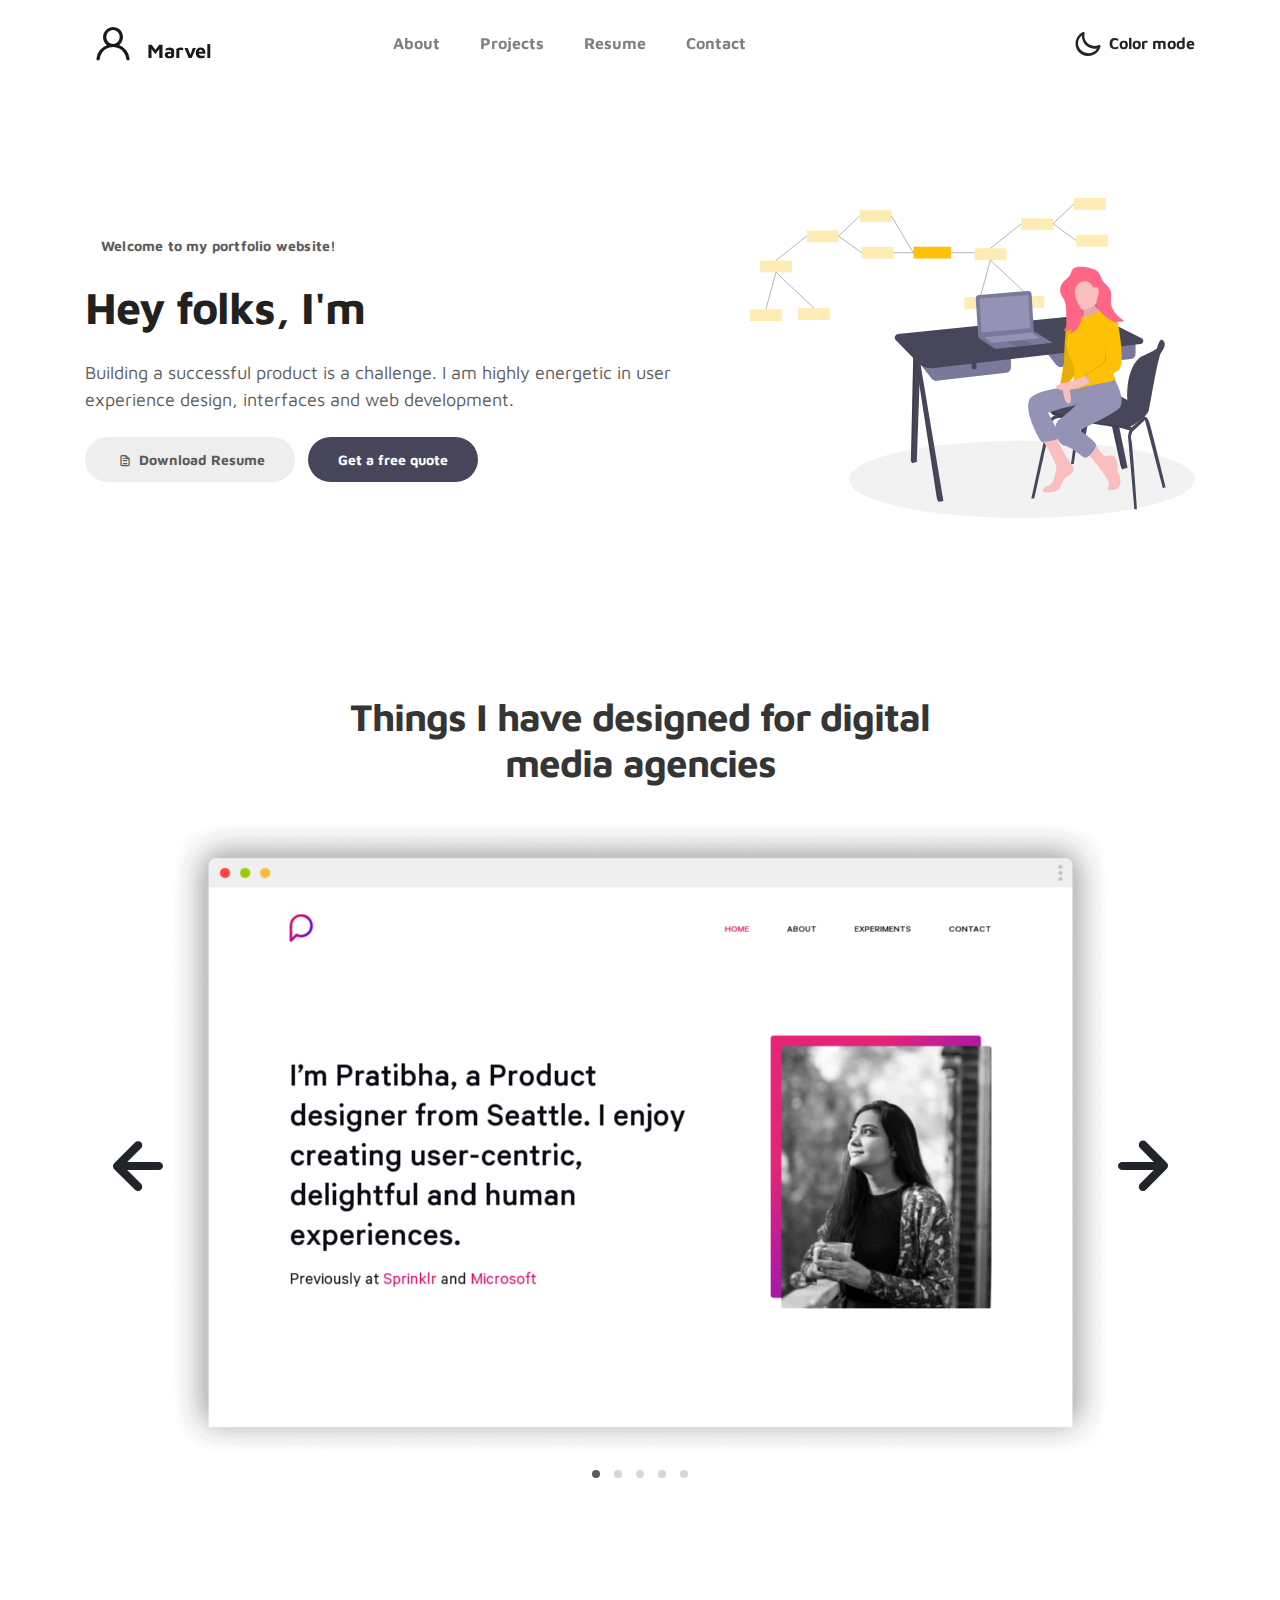
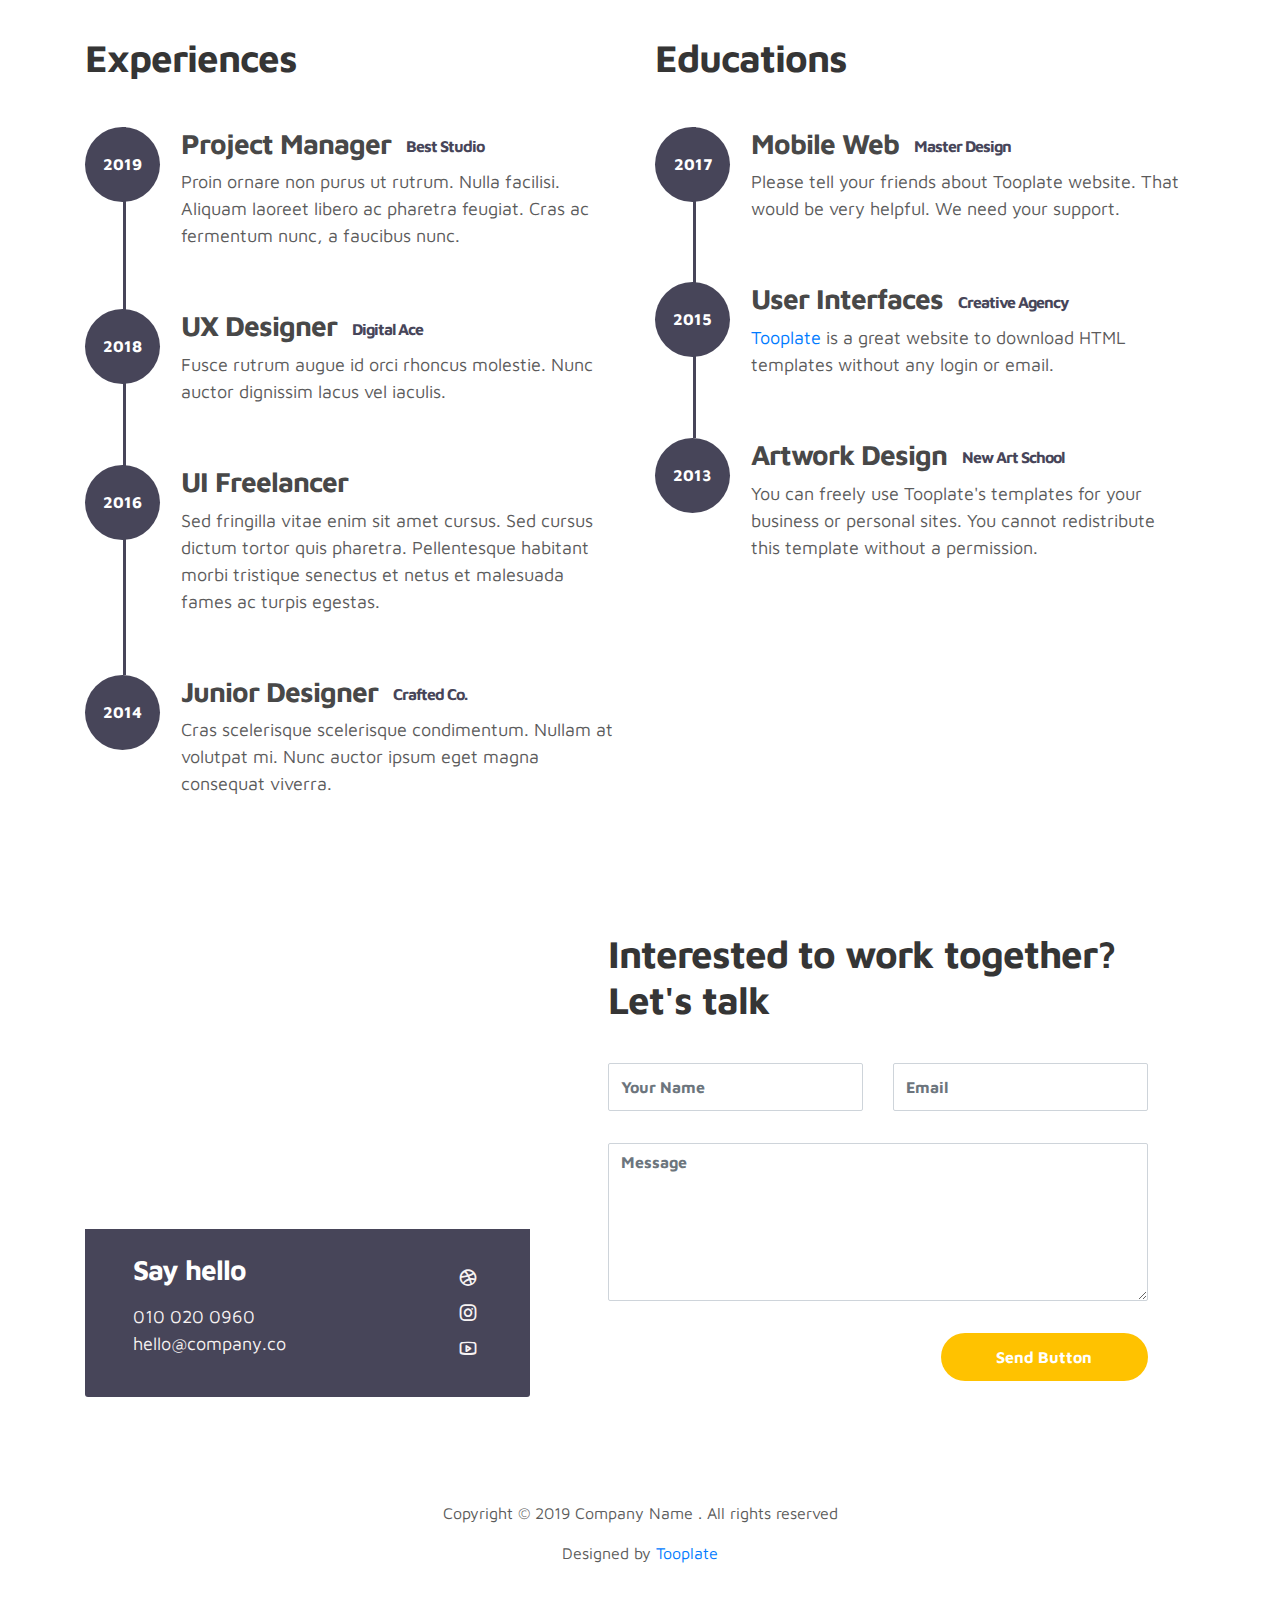
==== Portfolio/index.html @ ee3158c7 "all files" ====
<!doctype html>
<html lang="en">
  <head>
    <meta charset="utf-8">
    <meta name="viewport" content="width=device-width, initial-scale=1, shrink-to-fit=no">
    <meta name="description" content="">
    <meta name="author" content="">

    <title>Marvel HTML Bootstrap 4 Template</title>

    <link rel="stylesheet" href="css/bootstrap.min.css">
    <link rel="stylesheet" href="css/unicons.css">
    <link rel="stylesheet" href="css/owl.carousel.min.css">
    <link rel="stylesheet" href="css/owl.theme.default.min.css">

    <!-- MAIN STYLE -->
    <link rel="stylesheet" href="css/tooplate-style.css">
    
<!--

Tooplate 2115 Marvel

https://www.tooplate.com/view/2115-marvel

-->
  </head>
  <body>

    <!-- MENU -->
    <nav class="navbar navbar-expand-sm navbar-light">
        <div class="container">
            <a class="navbar-brand" href="index.html"><i class='uil uil-user'></i> Marvel</a>

            <button class="navbar-toggler" type="button" data-toggle="collapse" data-target="#navbarNav" aria-controls="navbarNav" aria-expanded="false"
                aria-label="Toggle navigation">
                <span class="navbar-toggler-icon"></span>
                <span class="navbar-toggler-icon"></span>
                <span class="navbar-toggler-icon"></span>
            </button>

            <div class="collapse navbar-collapse" id="navbarNav">
                <ul class="navbar-nav mx-auto">
                    <li class="nav-item">
                        <a href="#about" class="nav-link"><span data-hover="About">About</span></a>
                    </li>
                    <li class="nav-item">
                        <a href="#project" class="nav-link"><span data-hover="Projects">Projects</span></a>
                    </li>
                    <li class="nav-item">
                        <a href="#resume" class="nav-link"><span data-hover="Resume">Resume</span></a>
                    </li>
                    <li class="nav-item">
                        <a href="#contact" class="nav-link"><span data-hover="Contact">Contact</span></a>
                    </li>
                </ul>

                <ul class="navbar-nav ml-lg-auto">
                    <div class="ml-lg-4">
                      <div class="color-mode d-lg-flex justify-content-center align-items-center">
                        <i class="color-mode-icon"></i>
                        Color mode
                      </div>
                    </div>
                </ul>
            </div>
        </div>
    </nav>

    <!-- ABOUT -->
    <section class="about full-screen d-lg-flex justify-content-center align-items-center" id="about">
        <div class="container">
            <div class="row">
                
                <div class="col-lg-7 col-md-12 col-12 d-flex align-items-center">
                    <div class="about-text">
                        <small class="small-text">Welcome to <span class="mobile-block">my portfolio website!</span></small>
                        <h1 class="animated animated-text">
                            <span class="mr-2">Hey folks, I'm</span>
                                <div class="animated-info">
                                    <span class="animated-item">Marvel Sann</span>
                                    <span class="animated-item">Web Designer</span>
                                    <span class="animated-item">UI Specialist</span>
                                </div>
                        </h1>

                        <p>Building a successful product is a challenge. I am highly energetic in user experience design, interfaces and web development.</p>
                        
                        <div class="custom-btn-group mt-4">
                          <a href="#" class="btn mr-lg-2 custom-btn"><i class='uil uil-file-alt'></i> Download Resume</a>
                          <a href="#contact" class="btn custom-btn custom-btn-bg custom-btn-link">Get a free quote</a>
                        </div>
                    </div>
                </div>

                <div class="col-lg-5 col-md-12 col-12">
                    <div class="about-image svg">
                        <img src="images/undraw/undraw_software_engineer_lvl5.svg" class="img-fluid" alt="svg image">
                    </div>
                </div>

            </div>
        </div>
    </section>

    <!-- PROJECTS -->
    <section class="project py-5" id="project">
        <div class="container">
                
                <div class="row">
                  <div class="col-lg-11 text-center mx-auto col-12">

                      <div class="col-lg-8 mx-auto">
                        <h2>Things I have designed for digital media agencies</h2>
                      </div>

                      <div class="owl-carousel owl-theme">
                        <div class="item">
                          <div class="project-info">
                            <img src="images/project/project-image01.png" class="img-fluid" alt="project image">
                          </div>
                        </div>

                        <div class="item">
                          <div class="project-info">
                            <img src="images/project/project-image02.png" class="img-fluid" alt="project image">
                          </div>
                        </div>

                        <div class="item">
                          <div class="project-info">
                            <img src="images/project/project-image03.png" class="img-fluid" alt="project image">
                          </div>
                        </div>

                        <div class="item">
                          <div class="project-info">
                            <img src="images/project/project-image04.png" class="img-fluid" alt="project image">
                          </div>
                        </div>

                        <div class="item">
                          <div class="project-info">
                            <img src="images/project/project-image05.png" class="img-fluid" alt="project image">
                          </div>
                        </div>
                      </div>

                  </div>
                </div>
        </div>
    </section>

    <!-- FEATURES -->
    <section class="resume py-5 d-lg-flex justify-content-center align-items-center" id="resume">
        <div class="container">
            <div class="row">

                <div class="col-lg-6 col-12">
                  <h2 class="mb-4">Experiences</h2>

                    <div class="timeline">
                        <div class="timeline-wrapper">
                             <div class="timeline-yr">
                                  <span>2019</span>
                             </div>
                             <div class="timeline-info">
                                  <h3><span>Project Manager</span><small>Best Studio</small></h3>
                                  <p>Proin ornare non purus ut rutrum. Nulla facilisi. Aliquam laoreet libero ac pharetra feugiat. Cras ac fermentum nunc, a faucibus nunc.</p>
                             </div>
                        </div>

                        <div class="timeline-wrapper">
                            <div class="timeline-yr">
                                <span>2018</span>
                            </div>
                            <div class="timeline-info">
                                <h3><span>UX Designer</span><small>Digital Ace</small></h3>
                                <p>Fusce rutrum augue id orci rhoncus molestie. Nunc auctor dignissim lacus vel iaculis.</p>
                            </div>
                        </div>

                        <div class="timeline-wrapper">
                            <div class="timeline-yr">
                                <span>2016</span>
                            </div>
                            <div class="timeline-info">
                                <h3><span>UI Freelancer</h3>
                                <p>Sed fringilla vitae enim sit amet cursus. Sed cursus dictum tortor quis pharetra. Pellentesque habitant morbi tristique senectus et netus et malesuada fames ac turpis egestas.</p>
                            </div>
                        </div>
                        
                        <div class="timeline-wrapper">
                            <div class="timeline-yr">
                                <span>2014</span>
                            </div>
                            <div class="timeline-info">
                                <h3><span>Junior Designer<small>Crafted Co.</small></h3>
                                <p>Cras scelerisque scelerisque condimentum. Nullam at volutpat mi. Nunc auctor ipsum eget magna consequat viverra.</p>
                            </div>
                        </div>

                    </div>
                </div>

                <div class="col-lg-6 col-12">
                  <h2 class="mb-4 mobile-mt-2">Educations</h2>

                    <div class="timeline">
                        <div class="timeline-wrapper">
                             <div class="timeline-yr">
                                  <span>2017</span>
                             </div>
                             <div class="timeline-info">
                                  <h3><span>Mobile Web</span><small>Master Design</small></h3>
                                  <p>Please tell your friends about Tooplate website. That would be very helpful. We need your support.</p>
                             </div>
                        </div>

                        <div class="timeline-wrapper">
                            <div class="timeline-yr">
                                <span>2015</span>
                            </div>
                            <div class="timeline-info">
                                <h3><span>User Interfaces</span><small>Creative Agency</small></h3>
                                <p><a rel="nofollow" href="https://www.facebook.com/tooplate">Tooplate</a> is a great website to download HTML templates without any login or email.</p>
                            </div>
                        </div>
                        
                        <div class="timeline-wrapper">
                            <div class="timeline-yr">
                                <span>2013</span>
                            </div>
                            <div class="timeline-info">
                                <h3><span>Artwork Design</span><small>New Art School</small></h3>
                                <p>You can freely use Tooplate's templates for your business or personal sites. You cannot redistribute this template without a permission.</p>
                            </div>
                        </div>

                    </div>
                </div>
                
            </div>
        </div>
    </section>

    <!-- CONTACT -->
    <section class="contact py-5" id="contact">
      <div class="container">
        <div class="row">
          
          <div class="col-lg-5 mr-lg-5 col-12">
            <div class="google-map w-100">
              <iframe src="https://www.google.com/maps/embed?pb=!1m18!1m12!1m3!1d12088.558402180099!2d-73.99373482142036!3d40.75895421922642!2m3!1f0!2f0!3f0!3m2!1i1024!2i768!4f13.1!3m3!1m2!1s0x89c25855b8fb3083%3A0xa0f9aef176042a5c!2sTheater+District%2C+New+York%2C+NY%2C+USA!5e0!3m2!1sen!2smm!4v1549875377188" width="400" height="300" frameborder="0" style="border:0" allowfullscreen></iframe>
            </div>

            <div class="contact-info d-flex justify-content-between align-items-center py-4 px-lg-5">
                <div class="contact-info-item">
                  <h3 class="mb-3 text-white">Say hello</h3>
                  <p class="footer-text mb-0">010 020 0960</p>
                  <p><a href="mailto:hello@company.co">hello@company.co</a></p>
                </div>

                <ul class="social-links">
                     <li><a href="#" class="uil uil-dribbble" data-toggle="tooltip" data-placement="left" title="Dribbble"></a></li>
                     <li><a href="#" class="uil uil-instagram" data-toggle="tooltip" data-placement="left" title="Instagram"></a></li>
                     <li><a href="#" class="uil uil-youtube" data-toggle="tooltip" data-placement="left" title="Youtube"></a></li>
                </ul>
            </div>
          </div>

          <div class="col-lg-6 col-12">
            <div class="contact-form">
              <h2 class="mb-4">Interested to work together? Let's talk</h2>

              <form action="" method="get">
                <div class="row">
                  <div class="col-lg-6 col-12">
                    <input type="text" class="form-control" name="name" placeholder="Your Name" id="name">
                  </div>

                  <div class="col-lg-6 col-12">
                    <input type="email" class="form-control" name="email" placeholder="Email" id="email">
                  </div>

                  <div class="col-12">
                    <textarea name="message" rows="6" class="form-control" id="message" placeholder="Message"></textarea>
                  </div>

                  <div class="ml-lg-auto col-lg-5 col-12">
                    <input type="submit" class="form-control submit-btn" value="Send Button">
                  </div>
                </div>
              </form>
            </div>
          </div>

        </div>
      </div>
    </section>

    <!-- FOOTER -->
     <footer class="footer py-5">
          <div class="container">
               <div class="row">

                    <div class="col-lg-12 col-12">                                
                        <p class="copyright-text text-center">Copyright &copy; 2019 Company Name . All rights reserved</p>
                        <p class="copyright-text text-center">Designed by <a rel="nofollow" href="https://www.facebook.com/tooplate">Tooplate</a></p>
                    </div>
                    
               </div>
          </div>
     </footer>

    <script src="js/jquery-3.3.1.min.js"></script>
    <script src="js/popper.min.js"></script>
    <script src="js/bootstrap.min.js"></script>
    <script src="js/Headroom.js"></script>
    <script src="js/jQuery.headroom.js"></script>
    <script src="js/owl.carousel.min.js"></script>
    <script src="js/smoothscroll.js"></script>
    <script src="js/custom.js"></script>

  </body>
</html>
---- Portfolio/css/unicons.css ----
@font-face {
  font-family: 'unicons';
  src: url('../font/unicons.eot?42479262');
  src: url('../font/unicons.eot?42479262#iefix') format('embedded-opentype'),
       url('../font/unicons.woff2?42479262') format('woff2'),
       url('../font/unicons.woff?42479262') format('woff'),
       url('../font/unicons.ttf?42479262') format('truetype'),
       url('../font/unicons.svg?42479262#unicons') format('svg');
  font-weight: normal;
  font-style: normal;
}
/* Chrome hack: SVG is rendered more smooth in Windozze. 100% magic, uncomment if you need it. */
/* Note, that will break hinting! In other OS-es font will be not as sharp as it could be */
/*
@media screen and (-webkit-min-device-pixel-ratio:0) {
  @font-face {
    font-family: 'unicons';
    src: url('../font/unicons.svg?42479262#unicons') format('svg');
  }
}
*/
 
 [class^="uil-"]:before, [class*=" uil-"]:before {
  font-family: "unicons";
  font-style: normal;
  font-weight: normal;
  speak: none;
 
  display: inline-block;
  text-decoration: inherit;
  width: 1em;
  margin-right: .2em;
  text-align: center;
  /* opacity: .8; */
 
  /* For safety - reset parent styles, that can break glyph codes*/
  font-variant: normal;
  text-transform: none;
 
  /* fix buttons height, for twitter bootstrap */
  line-height: 1em;
 
  /* Animation center compensation - margins should be symmetric */
  /* remove if not needed */
  margin-left: .2em;
 
  /* you can be more comfortable with increased icons size */
  /* font-size: 120%; */
 
  /* Font smoothing. That was taken from TWBS */
  -webkit-font-smoothing: antialiased;
  -moz-osx-font-smoothing: grayscale;
 
  /* Uncomment for 3D effect */
  /* text-shadow: 1px 1px 1px rgba(127, 127, 127, 0.3); */
}
 
.uil-abacus:before { content: '\e800'; } /* '' */
.uil-accessible-icon-alt:before { content: '\e801'; } /* '' */
.uil-adjust-alt:before { content: '\e802'; } /* '' */
.uil-adjust-circle:before { content: '\e803'; } /* '' */
.uil-adjust-half:before { content: '\e804'; } /* '' */
.uil-adjust:before { content: '\e805'; } /* '' */
.uil-airplay:before { content: '\e806'; } /* '' */
.uil-align-alt:before { content: '\e807'; } /* '' */
.uil-align-center-alt:before { content: '\e808'; } /* '' */
.uil-align-center-h:before { content: '\e809'; } /* '' */
.uil-align-center-justify:before { content: '\e80a'; } /* '' */
.uil-align-center-v:before { content: '\e80b'; } /* '' */
.uil-align-center:before { content: '\e80c'; } /* '' */
.uil-align-justify:before { content: '\e80d'; } /* '' */
.uil-align-left-justify:before { content: '\e80e'; } /* '' */
.uil-align-left:before { content: '\e80f'; } /* '' */
.uil-align-letter-right:before { content: '\e810'; } /* '' */
.uil-align-right-justify:before { content: '\e811'; } /* '' */
.uil-align-right:before { content: '\e812'; } /* '' */
.uil-align:before { content: '\e813'; } /* '' */
.uil-ambulance:before { content: '\e814'; } /* '' */
.uil-analysis:before { content: '\e815'; } /* '' */
.uil-analytics:before { content: '\e816'; } /* '' */
.uil-anchor:before { content: '\e817'; } /* '' */
.uil-android-phone-slash:before { content: '\e818'; } /* '' */
.uil-angle-double-down:before { content: '\e819'; } /* '' */
.uil-angle-double-left:before { content: '\e81a'; } /* '' */
.uil-angle-double-right:before { content: '\e81b'; } /* '' */
.uil-angle-double-up:before { content: '\e81c'; } /* '' */
.uil-angle-down:before { content: '\e81d'; } /* '' */
.uil-angle-left:before { content: '\e81e'; } /* '' */
.uil-angle-right-b:before { content: '\e81f'; } /* '' */
.uil-angle-right:before { content: '\e820'; } /* '' */
.uil-angle-up:before { content: '\e821'; } /* '' */
.uil-annoyed-alt:before { content: '\e822'; } /* '' */
.uil-annoyed:before { content: '\e823'; } /* '' */
.uil-apps:before { content: '\e824'; } /* '' */
.uil-archive-alt:before { content: '\e825'; } /* '' */
.uil-archive:before { content: '\e826'; } /* '' */
.uil-arrow-break:before { content: '\e827'; } /* '' */
.uil-arrow-circle-down:before { content: '\e828'; } /* '' */
.uil-arrow-circle-left:before { content: '\e829'; } /* '' */
.uil-arrow-circle-right:before { content: '\e82a'; } /* '' */
.uil-arrow-circle-up:before { content: '\e82b'; } /* '' */
.uil-arrow-compress-h:before { content: '\e82c'; } /* '' */
.uil-arrow-down-left:before { content: '\e82d'; } /* '' */
.uil-arrow-down-right:before { content: '\e82e'; } /* '' */
.uil-arrow-down:before { content: '\e82f'; } /* '' */
.uil-arrow-from-right:before { content: '\e830'; } /* '' */
.uil-arrow-from-top:before { content: '\e831'; } /* '' */
.uil-arrow-growth:before { content: '\e832'; } /* '' */
.uil-arrow-left:before { content: '\e833'; } /* '' */
.uil-arrow-random:before { content: '\e834'; } /* '' */
.uil-arrow-resize-diagonal:before { content: '\e835'; } /* '' */
.uil-arrow-right:before { content: '\e836'; } /* '' */
.uil-arrow-to-bottom:before { content: '\e837'; } /* '' */
.uil-arrow-to-right:before { content: '\e838'; } /* '' */
.uil-arrow-up-left:before { content: '\e839'; } /* '' */
.uil-arrow-up-right:before { content: '\e83a'; } /* '' */
.uil-arrow-up:before { content: '\e83b'; } /* '' */
.uil-arrows-h-alt:before { content: '\e83c'; } /* '' */
.uil-arrows-h:before { content: '\e83d'; } /* '' */
.uil-arrows-left-down:before { content: '\e83e'; } /* '' */
.uil-arrows-maximize:before { content: '\e83f'; } /* '' */
.uil-arrows-merge:before { content: '\e840'; } /* '' */
.uil-arrows-resize-h:before { content: '\e841'; } /* '' */
.uil-arrows-resize-v:before { content: '\e842'; } /* '' */
.uil-arrows-resize:before { content: '\e843'; } /* '' */
.uil-arrows-right-down:before { content: '\e844'; } /* '' */
.uil-arrows-shrink-h:before { content: '\e845'; } /* '' */
.uil-arrows-shrink-v:before { content: '\e846'; } /* '' */
.uil-arrows-up-right:before { content: '\e847'; } /* '' */
.uil-arrows-v-alt:before { content: '\e848'; } /* '' */
.uil-arrows-v:before { content: '\e849'; } /* '' */
.uil-at:before { content: '\e84a'; } /* '' */
.uil-atm-card:before { content: '\e84b'; } /* '' */
.uil-atom:before { content: '\e84c'; } /* '' */
.uil-auto-flash:before { content: '\e84d'; } /* '' */
.uil-award-alt:before { content: '\e84e'; } /* '' */
.uil-award:before { content: '\e84f'; } /* '' */
.uil-baby-carriage:before { content: '\e850'; } /* '' */
.uil-backpack:before { content: '\e851'; } /* '' */
.uil-backspace:before { content: '\e852'; } /* '' */
.uil-backward:before { content: '\e853'; } /* '' */
.uil-bag-alt:before { content: '\e854'; } /* '' */
.uil-bag-slash:before { content: '\e855'; } /* '' */
.uil-bag:before { content: '\e856'; } /* '' */
.uil-ball:before { content: '\e857'; } /* '' */
.uil-ban:before { content: '\e858'; } /* '' */
.uil-bars:before { content: '\e859'; } /* '' */
.uil-basketball-hoop:before { content: '\e85a'; } /* '' */
.uil-basketball:before { content: '\e85b'; } /* '' */
.uil-battery-bolt:before { content: '\e85c'; } /* '' */
.uil-battery-empty:before { content: '\e85d'; } /* '' */
.uil-bed-double:before { content: '\e85e'; } /* '' */
.uil-bed:before { content: '\e85f'; } /* '' */
.uil-bell-school:before { content: '\e860'; } /* '' */
.uil-bell-slash:before { content: '\e861'; } /* '' */
.uil-bill:before { content: '\e862'; } /* '' */
.uil-bitcoin-circle:before { content: '\e863'; } /* '' */
.uil-bitcoin:before { content: '\e864'; } /* '' */
.uil-bluetooth-b:before { content: '\e865'; } /* '' */
.uil-bolt-alt:before { content: '\e866'; } /* '' */
.uil-bolt-slash:before { content: '\e867'; } /* '' */
.uil-bolt:before { content: '\e868'; } /* '' */
.uil-book-alt:before { content: '\e869'; } /* '' */
.uil-book-medical:before { content: '\e86a'; } /* '' */
.uil-book-open:before { content: '\e86b'; } /* '' */
.uil-book-reader:before { content: '\e86c'; } /* '' */
.uil-book:before { content: '\e86d'; } /* '' */
.uil-bookmark-full:before { content: '\e86e'; } /* '' */
.uil-bookmark:before { content: '\e86f'; } /* '' */
.uil-books:before { content: '\e870'; } /* '' */
.uil-boombox:before { content: '\e871'; } /* '' */
.uil-border-alt:before { content: '\e872'; } /* '' */
.uil-border-bottom:before { content: '\e873'; } /* '' */
.uil-border-clear:before { content: '\e874'; } /* '' */
.uil-border-horizontal:before { content: '\e875'; } /* '' */
.uil-border-inner:before { content: '\e876'; } /* '' */
.uil-border-left:before { content: '\e877'; } /* '' */
.uil-border-out:before { content: '\e878'; } /* '' */
.uil-border-right:before { content: '\e879'; } /* '' */
.uil-border-top:before { content: '\e87a'; } /* '' */
.uil-border-vertical:before { content: '\e87b'; } /* '' */
.uil-box:before { content: '\e87c'; } /* '' */
.uil-briefcase-alt:before { content: '\e87d'; } /* '' */
.uil-briefcase:before { content: '\e87e'; } /* '' */
.uil-bright:before { content: '\e87f'; } /* '' */
.uil-brightness-empty:before { content: '\e880'; } /* '' */
.uil-brightness-half:before { content: '\e881'; } /* '' */
.uil-brightness-low:before { content: '\e882'; } /* '' */
.uil-brightness-minus:before { content: '\e883'; } /* '' */
.uil-brightness-plus:before { content: '\e884'; } /* '' */
.uil-brightness:before { content: '\e885'; } /* '' */
.uil-bring-bottom:before { content: '\e886'; } /* '' */
.uil-bring-front:before { content: '\e887'; } /* '' */
.uil-brush-alt:before { content: '\e888'; } /* '' */
.uil-bug:before { content: '\e889'; } /* '' */
.uil-building:before { content: '\e88a'; } /* '' */
.uil-bullseye:before { content: '\e88b'; } /* '' */
.uil-bus-alt:before { content: '\e88c'; } /* '' */
.uil-bus-school:before { content: '\e88d'; } /* '' */
.uil-bus:before { content: '\e88e'; } /* '' */
.uil-calcualtor:before { content: '\e88f'; } /* '' */
.uil-calculator-alt:before { content: '\e890'; } /* '' */
.uil-calendar-alt:before { content: '\e891'; } /* '' */
.uil-calendar-slash:before { content: '\e892'; } /* '' */
.uil-calender:before { content: '\e893'; } /* '' */
.uil-calling:before { content: '\e894'; } /* '' */
.uil-camera-plus:before { content: '\e895'; } /* '' */
.uil-camera-slash:before { content: '\e896'; } /* '' */
.uil-camera:before { content: '\e897'; } /* '' */
.uil-cancel:before { content: '\e898'; } /* '' */
.uil-capsule:before { content: '\e899'; } /* '' */
.uil-capture:before { content: '\e89a'; } /* '' */
.uil-car-sideview:before { content: '\e89b'; } /* '' */
.uil-car-slash:before { content: '\e89c'; } /* '' */
.uil-car-wash:before { content: '\e89d'; } /* '' */
.uil-car:before { content: '\e89e'; } /* '' */
.uil-card-atm:before { content: '\e89f'; } /* '' */
.uil-caret-right:before { content: '\e8a0'; } /* '' */
.uil-cart:before { content: '\e8a1'; } /* '' */
.uil-cell:before { content: '\e8a2'; } /* '' */
.uil-celsius:before { content: '\e8a3'; } /* '' */
.uil-chart-bar-alt:before { content: '\e8a4'; } /* '' */
.uil-chart-bar:before { content: '\e8a5'; } /* '' */
.uil-chart-down:before { content: '\e8a6'; } /* '' */
.uil-chart-growth-alt:before { content: '\e8a7'; } /* '' */
.uil-chart-growth:before { content: '\e8a8'; } /* '' */
.uil-chart-line:before { content: '\e8a9'; } /* '' */
.uil-chart-pie-alt:before { content: '\e8aa'; } /* '' */
.uil-chart-pie:before { content: '\e8ab'; } /* '' */
.uil-chart:before { content: '\e8ac'; } /* '' */
.uil-chat-bubble-user:before { content: '\e8ad'; } /* '' */
.uil-chat-info:before { content: '\e8ae'; } /* '' */
.uil-chat:before { content: '\e8af'; } /* '' */
.uil-check-circle:before { content: '\e8b0'; } /* '' */
.uil-check-square:before { content: '\e8b1'; } /* '' */
.uil-check:before { content: '\e8b2'; } /* '' */
.uil-circle-layer:before { content: '\e8b3'; } /* '' */
.uil-circle:before { content: '\e8b4'; } /* '' */
.uil-circuit:before { content: '\e8b5'; } /* '' */
.uil-clapper-board:before { content: '\e8b6'; } /* '' */
.uil-clipboard-alt:before { content: '\e8b7'; } /* '' */
.uil-clipboard-blank:before { content: '\e8b8'; } /* '' */
.uil-clipboard-notes:before { content: '\e8b9'; } /* '' */
.uil-clipboard:before { content: '\e8ba'; } /* '' */
.uil-clock-eight:before { content: '\e8bb'; } /* '' */
.uil-clock-five:before { content: '\e8bc'; } /* '' */
.uil-clock-nine:before { content: '\e8bd'; } /* '' */
.uil-clock-seven:before { content: '\e8be'; } /* '' */
.uil-clock-ten:before { content: '\e8bf'; } /* '' */
.uil-clock-three:before { content: '\e8c0'; } /* '' */
.uil-clock-two:before { content: '\e8c1'; } /* '' */
.uil-clock:before { content: '\e8c2'; } /* '' */
.uil-closed-captioning:before { content: '\e8c3'; } /* '' */
.uil-cloud-block:before { content: '\e8c4'; } /* '' */
.uil-cloud-bookmark:before { content: '\e8c5'; } /* '' */
.uil-cloud-check:before { content: '\e8c6'; } /* '' */
.uil-cloud-computing:before { content: '\e8c7'; } /* '' */
.uil-cloud-data-connection:before { content: '\e8c8'; } /* '' */
.uil-cloud-database-tree:before { content: '\e8c9'; } /* '' */
.uil-cloud-download:before { content: '\e8ca'; } /* '' */
.uil-cloud-drizzle:before { content: '\e8cb'; } /* '' */
.uil-cloud-exclamation:before { content: '\e8cc'; } /* '' */
.uil-cloud-hail:before { content: '\e8cd'; } /* '' */
.uil-cloud-heart:before { content: '\e8ce'; } /* '' */
.uil-cloud-info:before { content: '\e8cf'; } /* '' */
.uil-cloud-lock:before { content: '\e8d0'; } /* '' */
.uil-cloud-meatball:before { content: '\e8d1'; } /* '' */
.uil-cloud-moon-hail:before { content: '\e8d2'; } /* '' */
.uil-cloud-moon-meatball:before { content: '\e8d3'; } /* '' */
.uil-cloud-moon-rain:before { content: '\e8d4'; } /* '' */
.uil-cloud-moon-showers:before { content: '\e8d5'; } /* '' */
.uil-cloud-moon:before { content: '\e8d6'; } /* '' */
.uil-cloud-question:before { content: '\e8d7'; } /* '' */
.uil-cloud-rain-sun:before { content: '\e8d8'; } /* '' */
.uil-cloud-rain:before { content: '\e8d9'; } /* '' */
.uil-cloud-redo:before { content: '\e8da'; } /* '' */
.uil-cloud-set:before { content: '\e8db'; } /* '' */
.uil-cloud-share:before { content: '\e8dc'; } /* '' */
.uil-cloud-shield:before { content: '\e8dd'; } /* '' */
.uil-cloud-showers-alt:before { content: '\e8de'; } /* '' */
.uil-cloud-showers-heavy:before { content: '\e8df'; } /* '' */
.uil-cloud-showers:before { content: '\e8e0'; } /* '' */
.uil-cloud-slash:before { content: '\e8e1'; } /* '' */
.uil-cloud-sun-hail:before { content: '\e8e2'; } /* '' */
.uil-cloud-sun-meatball:before { content: '\e8e3'; } /* '' */
.uil-cloud-sun-rain-alt:before { content: '\e8e4'; } /* '' */
.uil-cloud-sun-rain:before { content: '\e8e5'; } /* '' */
.uil-cloud-sun-tear:before { content: '\e8e6'; } /* '' */
.uil-cloud-sun:before { content: '\e8e7'; } /* '' */
.uil-cloud-times:before { content: '\e8e8'; } /* '' */
.uil-cloud-unlock:before { content: '\e8e9'; } /* '' */
.uil-cloud-upload:before { content: '\e8ea'; } /* '' */
.uil-cloud-wifi:before { content: '\e8eb'; } /* '' */
.uil-cloud-wind:before { content: '\e8ec'; } /* '' */
.uil-cloud:before { content: '\e8ed'; } /* '' */
.uil-clouds:before { content: '\e8ee'; } /* '' */
.uil-club:before { content: '\e8ef'; } /* '' */
.uil-code:before { content: '\e8f0'; } /* '' */
.uil-coffee:before { content: '\e8f1'; } /* '' */
.uil-cog:before { content: '\e8f2'; } /* '' */
.uil-coins:before { content: '\e8f3'; } /* '' */
.uil-columns:before { content: '\e8f4'; } /* '' */
.uil-comment-alt-block:before { content: '\e8f5'; } /* '' */
.uil-comment-alt-chart-lines:before { content: '\e8f6'; } /* '' */
.uil-comment-alt-check:before { content: '\e8f7'; } /* '' */
.uil-comment-alt-dots:before { content: '\e8f8'; } /* '' */
.uil-comment-alt-download:before { content: '\e8f9'; } /* '' */
.uil-comment-alt-edit:before { content: '\e8fa'; } /* '' */
.uil-comment-alt-exclamation:before { content: '\e8fb'; } /* '' */
.uil-comment-alt-heart:before { content: '\e8fc'; } /* '' */
.uil-comment-alt-image:before { content: '\e8fd'; } /* '' */
.uil-comment-alt-info:before { content: '\e8fe'; } /* '' */
.uil-comment-alt-lines:before { content: '\e8ff'; } /* '' */
.uil-comment-alt-lock:before { content: '\e900'; } /* '' */
.uil-comment-alt-medical:before { content: '\e901'; } /* '' */
.uil-comment-alt-message:before { content: '\e902'; } /* '' */
.uil-comment-alt-notes:before { content: '\e903'; } /* '' */
.uil-comment-alt-plus:before { content: '\e904'; } /* '' */
.uil-comment-alt-question:before { content: '\e905'; } /* '' */
.uil-comment-alt-redo:before { content: '\e906'; } /* '' */
.uil-comment-alt-search:before { content: '\e907'; } /* '' */
.uil-comment-alt-share:before { content: '\e908'; } /* '' */
.uil-comment-alt-shield:before { content: '\e909'; } /* '' */
.uil-comment-alt-upload:before { content: '\e90a'; } /* '' */
.uil-comment-alt-verify:before { content: '\e90b'; } /* '' */
.uil-comment-alt:before { content: '\e90c'; } /* '' */
.uil-comment-block:before { content: '\e90d'; } /* '' */
.uil-comment-chart-line:before { content: '\e90e'; } /* '' */
.uil-comment-check:before { content: '\e90f'; } /* '' */
.uil-comment-dots:before { content: '\e910'; } /* '' */
.uil-comment-download:before { content: '\e911'; } /* '' */
.uil-comment-edit:before { content: '\e912'; } /* '' */
.uil-comment-exclamation:before { content: '\e913'; } /* '' */
.uil-comment-heart:before { content: '\e914'; } /* '' */
.uil-comment-image:before { content: '\e915'; } /* '' */
.uil-comment-info-alt:before { content: '\e916'; } /* '' */
.uil-comment-info:before { content: '\e917'; } /* '' */
.uil-comment-lines:before { content: '\e918'; } /* '' */
.uil-comment-lock:before { content: '\e919'; } /* '' */
.uil-comment-medical:before { content: '\e91a'; } /* '' */
.uil-comment-message:before { content: '\e91b'; } /* '' */
.uil-comment-notes:before { content: '\e91c'; } /* '' */
.uil-comment-plus:before { content: '\e91d'; } /* '' */
.uil-comment-question:before { content: '\e91e'; } /* '' */
.uil-comment-redo:before { content: '\e91f'; } /* '' */
.uil-comment-search:before { content: '\e920'; } /* '' */
.uil-comment-share:before { content: '\e921'; } /* '' */
.uil-comment-shield:before { content: '\e922'; } /* '' */
.uil-comment-slash:before { content: '\e923'; } /* '' */
.uil-comment-upload:before { content: '\e924'; } /* '' */
.uil-comment-verify:before { content: '\e925'; } /* '' */
.uil-comment:before { content: '\e926'; } /* '' */
.uil-comments-alt:before { content: '\e927'; } /* '' */
.uil-comments:before { content: '\e928'; } /* '' */
.uil-commnet-alt-slash:before { content: '\e929'; } /* '' */
.uil-compact-disc:before { content: '\e92a'; } /* '' */
.uil-compass:before { content: '\e92b'; } /* '' */
.uil-compress-alt-left:before { content: '\e92c'; } /* '' */
.uil-compress-alt:before { content: '\e92d'; } /* '' */
.uil-compress-arrows:before { content: '\e92e'; } /* '' */
.uil-compress-lines:before { content: '\e92f'; } /* '' */
.uil-compress-point:before { content: '\e930'; } /* '' */
.uil-compress-v:before { content: '\e931'; } /* '' */
.uil-compress:before { content: '\e932'; } /* '' */
.uil-computer-mouse:before { content: '\e933'; } /* '' */
.uil-confused:before { content: '\e934'; } /* '' */
.uil-constructor:before { content: '\e935'; } /* '' */
.uil-copy-alt:before { content: '\e936'; } /* '' */
.uil-copy-landscape:before { content: '\e937'; } /* '' */
.uil-copy:before { content: '\e938'; } /* '' */
.uil-copyright:before { content: '\e939'; } /* '' */
.uil-corner-down-left:before { content: '\e93a'; } /* '' */
.uil-corner-down-right-alt:before { content: '\e93b'; } /* '' */
.uil-corner-down-right:before { content: '\e93c'; } /* '' */
.uil-corner-left-down:before { content: '\e93d'; } /* '' */
.uil-corner-right-down:before { content: '\e93e'; } /* '' */
.uil-corner-up-left-alt:before { content: '\e93f'; } /* '' */
.uil-corner-up-left:before { content: '\e940'; } /* '' */
.uil-corner-up-right-alt:before { content: '\e941'; } /* '' */
.uil-corner-up-right:before { content: '\e942'; } /* '' */
.uil-creative-commons-pd-alt:before { content: '\e943'; } /* '' */
.uil-creative-commons-pd:before { content: '\e944'; } /* '' */
.uil-crockery:before { content: '\e945'; } /* '' */
.uil-crop-alt-rotate-left:before { content: '\e946'; } /* '' */
.uil-crop-alt-rotate-right:before { content: '\e947'; } /* '' */
.uil-crop-alt:before { content: '\e948'; } /* '' */
.uil-crosshair-alt:before { content: '\e949'; } /* '' */
.uil-crosshair:before { content: '\e94a'; } /* '' */
.uil-crosshairs:before { content: '\e94b'; } /* '' */
.uil-cube:before { content: '\e94c'; } /* '' */
.uil-data-sharing:before { content: '\e94d'; } /* '' */
.uil-database-alt:before { content: '\e94e'; } /* '' */
.uil-database:before { content: '\e94f'; } /* '' */
.uil-desert:before { content: '\e950'; } /* '' */
.uil-desktop-alt-slash:before { content: '\e951'; } /* '' */
.uil-desktop-alt:before { content: '\e952'; } /* '' */
.uil-desktop-cloud-alt:before { content: '\e953'; } /* '' */
.uil-desktop-slash:before { content: '\e954'; } /* '' */
.uil-desktop:before { content: '\e955'; } /* '' */
.uil-dialpad-alt:before { content: '\e956'; } /* '' */
.uil-dialpad:before { content: '\e957'; } /* '' */
.uil-diamond:before { content: '\e958'; } /* '' */
.uil-diary-alt:before { content: '\e959'; } /* '' */
.uil-diary:before { content: '\e95a'; } /* '' */
.uil-dice-five:before { content: '\e95b'; } /* '' */
.uil-dice-four:before { content: '\e95c'; } /* '' */
.uil-dice-one:before { content: '\e95d'; } /* '' */
.uil-dice-six:before { content: '\e95e'; } /* '' */
.uil-dice-three:before { content: '\e95f'; } /* '' */
.uil-dice-two:before { content: '\e960'; } /* '' */
.uil-direction:before { content: '\e961'; } /* '' */
.uil-directions:before { content: '\e962'; } /* '' */
.uil-dizzy-meh:before { content: '\e963'; } /* '' */
.uil-dna:before { content: '\e964'; } /* '' */
.uil-document-layout-center:before { content: '\e965'; } /* '' */
.uil-document-layout-left:before { content: '\e966'; } /* '' */
.uil-document-layout-right:before { content: '\e967'; } /* '' */
.uil-document:before { content: '\e968'; } /* '' */
.uil-dollar-alt:before { content: '\e969'; } /* '' */
.uil-dollar-sign-alt:before { content: '\e96a'; } /* '' */
.uil-dollar-sign:before { content: '\e96b'; } /* '' */
.uil-down-arrow:before { content: '\e96c'; } /* '' */
.uil-download-alt:before { content: '\e96d'; } /* '' */
.uil-dribbble:before { content: '\e96e'; } /* '' */
.uil-drill:before { content: '\e96f'; } /* '' */
.uil-dropbox:before { content: '\e970'; } /* '' */
.uil-dumbbell:before { content: '\e971'; } /* '' */
.uil-edit-alt:before { content: '\e972'; } /* '' */
.uil-edit:before { content: '\e973'; } /* '' */
.uil-ellipsis-h:before { content: '\e974'; } /* '' */
.uil-ellipsis-v:before { content: '\e975'; } /* '' */
.uil-emoji:before { content: '\e976'; } /* '' */
.uil-enter:before { content: '\e977'; } /* '' */
.uil-entry:before { content: '\e978'; } /* '' */
.uil-envelope-add:before { content: '\e979'; } /* '' */
.uil-envelope-alt:before { content: '\e97a'; } /* '' */
.uil-envelope-block:before { content: '\e97b'; } /* '' */
.uil-envelope-bookmark:before { content: '\e97c'; } /* '' */
.uil-envelope-check:before { content: '\e97d'; } /* '' */
.uil-envelope-download-alt:before { content: '\e97e'; } /* '' */
.uil-envelope-download:before { content: '\e97f'; } /* '' */
.uil-envelope-edit:before { content: '\e980'; } /* '' */
.uil-envelope-exclamation:before { content: '\e981'; } /* '' */
.uil-envelope-heart:before { content: '\e982'; } /* '' */
.uil-envelope-info:before { content: '\e983'; } /* '' */
.uil-envelope-lock:before { content: '\e984'; } /* '' */
.uil-envelope-minus:before { content: '\e985'; } /* '' */
.uil-envelope-open:before { content: '\e986'; } /* '' */
.uil-envelope-question:before { content: '\e987'; } /* '' */
.uil-envelope-receive:before { content: '\e988'; } /* '' */
.uil-envelope-redo:before { content: '\e989'; } /* '' */
.uil-envelope-search:before { content: '\e98a'; } /* '' */
.uil-envelope-send:before { content: '\e98b'; } /* '' */
.uil-envelope-share:before { content: '\e98c'; } /* '' */
.uil-envelope-shield:before { content: '\e98d'; } /* '' */
.uil-envelope-star:before { content: '\e98e'; } /* '' */
.uil-envelope-times:before { content: '\e98f'; } /* '' */
.uil-envelope-upload-alt:before { content: '\e990'; } /* '' */
.uil-envelope-upload:before { content: '\e991'; } /* '' */
.uil-envelope:before { content: '\e992'; } /* '' */
.uil-envelopes:before { content: '\e993'; } /* '' */
.uil-equal-circle:before { content: '\e994'; } /* '' */
.uil-euro-circle:before { content: '\e995'; } /* '' */
.uil-euro:before { content: '\e996'; } /* '' */
.uil-exchange-alt:before { content: '\e997'; } /* '' */
.uil-exchange:before { content: '\e998'; } /* '' */
.uil-exclamation-circle:before { content: '\e999'; } /* '' */
.uil-exclamation-octagon:before { content: '\e99a'; } /* '' */
.uil-exclamation-triangle:before { content: '\e99b'; } /* '' */
.uil-exclude:before { content: '\e99c'; } /* '' */
.uil-exit:before { content: '\e99d'; } /* '' */
.uil-expand-alt:before { content: '\e99e'; } /* '' */
.uil-expand-arrows-alt:before { content: '\e99f'; } /* '' */
.uil-expand-arrows:before { content: '\e9a0'; } /* '' */
.uil-expand-from-corner:before { content: '\e9a1'; } /* '' */
.uil-expand-left:before { content: '\e9a2'; } /* '' */
.uil-export:before { content: '\e9a3'; } /* '' */
.uil-exposure-alt:before { content: '\e9a4'; } /* '' */
.uil-exposure-increase:before { content: '\e9a5'; } /* '' */
.uil-external-link-alt:before { content: '\e9a6'; } /* '' */
.uil-eye-slash:before { content: '\e9a7'; } /* '' */
.uil-eye:before { content: '\e9a8'; } /* '' */
.uil-facebook:before { content: '\e9a9'; } /* '' */
.uil-fahrenheit:before { content: '\e9aa'; } /* '' */
.uil-fast-mail-alt:before { content: '\e9ab'; } /* '' */
.uil-fast-mail:before { content: '\e9ac'; } /* '' */
.uil-favorite:before { content: '\e9ad'; } /* '' */
.uil-feedback:before { content: '\e9ae'; } /* '' */
.uil-file-alt:before { content: '\e9af'; } /* '' */
.uil-file-blank:before { content: '\e9b0'; } /* '' */
.uil-file-block-alt:before { content: '\e9b1'; } /* '' */
.uil-file-bookmark-alt:before { content: '\e9b2'; } /* '' */
.uil-file-check-alt:before { content: '\e9b3'; } /* '' */
.uil-file-check:before { content: '\e9b4'; } /* '' */
.uil-file-contract-dollar:before { content: '\e9b5'; } /* '' */
.uil-file-copy-alt:before { content: '\e9b6'; } /* '' */
.uil-file-download-alt:before { content: '\e9b7'; } /* '' */
.uil-file-download:before { content: '\e9b8'; } /* '' */
.uil-file-edit-alt:before { content: '\e9b9'; } /* '' */
.uil-file-exclamation-alt:before { content: '\e9ba'; } /* '' */
.uil-file-exclamation:before { content: '\e9bb'; } /* '' */
.uil-file-heart:before { content: '\e9bc'; } /* '' */
.uil-file-info-alt:before { content: '\e9bd'; } /* '' */
.uil-file-landscape-alt:before { content: '\e9be'; } /* '' */
.uil-file-landscape:before { content: '\e9bf'; } /* '' */
.uil-file-lanscape-slash:before { content: '\e9c0'; } /* '' */
.uil-file-lock-alt:before { content: '\e9c1'; } /* '' */
.uil-file-medical-alt:before { content: '\e9c2'; } /* '' */
.uil-file-medical:before { content: '\e9c3'; } /* '' */
.uil-file-minus-alt:before { content: '\e9c4'; } /* '' */
.uil-file-minus:before { content: '\e9c5'; } /* '' */
.uil-file-network:before { content: '\e9c6'; } /* '' */
.uil-file-plus-alt:before { content: '\e9c7'; } /* '' */
.uil-file-plus:before { content: '\e9c8'; } /* '' */
.uil-file-question-alt:before { content: '\e9c9'; } /* '' */
.uil-file-question:before { content: '\e9ca'; } /* '' */
.uil-file-redo-alt:before { content: '\e9cb'; } /* '' */
.uil-file-search-alt:before { content: '\e9cc'; } /* '' */
.uil-file-share-alt:before { content: '\e9cd'; } /* '' */
.uil-file-shield-alt:before { content: '\e9ce'; } /* '' */
.uil-file-slash:before { content: '\e9cf'; } /* '' */
.uil-file-times-alt:before { content: '\e9d0'; } /* '' */
.uil-file-times:before { content: '\e9d1'; } /* '' */
.uil-file-upload-alt:before { content: '\e9d2'; } /* '' */
.uil-file-upload:before { content: '\e9d3'; } /* '' */
.uil-file:before { content: '\e9d4'; } /* '' */
.uil-files-landscapes-alt:before { content: '\e9d5'; } /* '' */
.uil-files-landscapes:before { content: '\e9d6'; } /* '' */
.uil-film:before { content: '\e9d7'; } /* '' */
.uil-filter-slash:before { content: '\e9d8'; } /* '' */
.uil-filter:before { content: '\e9d9'; } /* '' */
.uil-flask-potion:before { content: '\e9da'; } /* '' */
.uil-flask:before { content: '\e9db'; } /* '' */
.uil-flip-h-alt:before { content: '\e9dc'; } /* '' */
.uil-flip-h:before { content: '\e9dd'; } /* '' */
.uil-flip-v-alt:before { content: '\e9de'; } /* '' */
.uil-flip-v:before { content: '\e9df'; } /* '' */
.uil-flower:before { content: '\e9e0'; } /* '' */
.uil-focus-add:before { content: '\e9e1'; } /* '' */
.uil-focus-target:before { content: '\e9e2'; } /* '' */
.uil-focus:before { content: '\e9e3'; } /* '' */
.uil-folder-check:before { content: '\e9e4'; } /* '' */
.uil-folder-download:before { content: '\e9e5'; } /* '' */
.uil-folder-exclamation:before { content: '\e9e6'; } /* '' */
.uil-folder-heart:before { content: '\e9e7'; } /* '' */
.uil-folder-info:before { content: '\e9e8'; } /* '' */
.uil-folder-lock:before { content: '\e9e9'; } /* '' */
.uil-folder-medical:before { content: '\e9ea'; } /* '' */
.uil-folder-minus:before { content: '\e9eb'; } /* '' */
.uil-folder-network:before { content: '\e9ec'; } /* '' */
.uil-folder-plus:before { content: '\e9ed'; } /* '' */
.uil-folder-question:before { content: '\e9ee'; } /* '' */
.uil-folder-slash:before { content: '\e9ef'; } /* '' */
.uil-folder-times:before { content: '\e9f0'; } /* '' */
.uil-folder-upload:before { content: '\e9f1'; } /* '' */
.uil-folder:before { content: '\e9f2'; } /* '' */
.uil-food:before { content: '\e9f3'; } /* '' */
.uil-football-american:before { content: '\e9f4'; } /* '' */
.uil-football-ball:before { content: '\e9f5'; } /* '' */
.uil-football:before { content: '\e9f6'; } /* '' */
.uil-forecastcloud-moon-tear:before { content: '\e9f7'; } /* '' */
.uil-forwaded-call:before { content: '\e9f8'; } /* '' */
.uil-forward:before { content: '\e9f9'; } /* '' */
.uil-frown:before { content: '\e9fa'; } /* '' */
.uil-game-structure:before { content: '\e9fb'; } /* '' */
.uil-game:before { content: '\e9fc'; } /* '' */
.uil-gift:before { content: '\e9fd'; } /* '' */
.uil-glass-martini-alt-slash:before { content: '\e9fe'; } /* '' */
.uil-glass-martini-alt:before { content: '\e9ff'; } /* '' */
.uil-glass-martini:before { content: '\ea00'; } /* '' */
.uil-glass-tea:before { content: '\ea01'; } /* '' */
.uil-glass:before { content: '\ea02'; } /* '' */
.uil-globe:before { content: '\ea03'; } /* '' */
.uil-gold:before { content: '\ea04'; } /* '' */
.uil-google-drive:before { content: '\ea05'; } /* '' */
.uil-graduation-hat:before { content: '\ea06'; } /* '' */
.uil-graph-bar:before { content: '\ea07'; } /* '' */
.uil-grid:before { content: '\ea08'; } /* '' */
.uil-grids:before { content: '\ea09'; } /* '' */
.uil-grin-tongue-wink-alt:before { content: '\ea0a'; } /* '' */
.uil-grin-tongue-wink:before { content: '\ea0b'; } /* '' */
.uil-grin:before { content: '\ea0c'; } /* '' */
.uil-grip-horizontal-line:before { content: '\ea0d'; } /* '' */
.uil-hdd:before { content: '\ea0e'; } /* '' */
.uil-headphones-alt:before { content: '\ea0f'; } /* '' */
.uil-headphones:before { content: '\ea10'; } /* '' */
.uil-heart-alt:before { content: '\ea11'; } /* '' */
.uil-heart-medical:before { content: '\ea12'; } /* '' */
.uil-heart-rate:before { content: '\ea13'; } /* '' */
.uil-heart-sign:before { content: '\ea14'; } /* '' */
.uil-heart:before { content: '\ea15'; } /* '' */
.uil-heartbeat:before { content: '\ea16'; } /* '' */
.uil-history-alt:before { content: '\ea17'; } /* '' */
.uil-history:before { content: '\ea18'; } /* '' */
.uil-home-alt:before { content: '\ea19'; } /* '' */
.uil-home:before { content: '\ea1a'; } /* '' */
.uil-horizontal-align-center:before { content: '\ea1b'; } /* '' */
.uil-horizontal-align-left:before { content: '\ea1c'; } /* '' */
.uil-horizontal-align-right:before { content: '\ea1d'; } /* '' */
.uil-horizontal-distribution-center:before { content: '\ea1e'; } /* '' */
.uil-horizontal-distribution-left:before { content: '\ea1f'; } /* '' */
.uil-horizontal-distribution-right:before { content: '\ea20'; } /* '' */
.uil-hunting:before { content: '\ea21'; } /* '' */
.uil-image-alt-slash:before { content: '\ea22'; } /* '' */
.uil-image-block:before { content: '\ea23'; } /* '' */
.uil-image-broken:before { content: '\ea24'; } /* '' */
.uil-image-check:before { content: '\ea25'; } /* '' */
.uil-image-download:before { content: '\ea26'; } /* '' */
.uil-image-edit:before { content: '\ea27'; } /* '' */
.uil-image-lock:before { content: '\ea28'; } /* '' */
.uil-image-minus:before { content: '\ea29'; } /* '' */
.uil-image-plus:before { content: '\ea2a'; } /* '' */
.uil-image-question:before { content: '\ea2b'; } /* '' */
.uil-image-redo:before { content: '\ea2c'; } /* '' */
.uil-image-resize-landscape:before { content: '\ea2d'; } /* '' */
.uil-image-resize-square:before { content: '\ea2e'; } /* '' */
.uil-image-search:before { content: '\ea2f'; } /* '' */
.uil-image-share:before { content: '\ea30'; } /* '' */
.uil-image-shield:before { content: '\ea31'; } /* '' */
.uil-image-slash:before { content: '\ea32'; } /* '' */
.uil-image-times:before { content: '\ea33'; } /* '' */
.uil-image-upload:before { content: '\ea34'; } /* '' */
.uil-image-v:before { content: '\ea35'; } /* '' */
.uil-image:before { content: '\ea36'; } /* '' */
.uil-images:before { content: '\ea37'; } /* '' */
.uil-incoming-call:before { content: '\ea38'; } /* '' */
.uil-info-circle:before { content: '\ea39'; } /* '' */
.uil-instagram:before { content: '\ea3a'; } /* '' */
.uil-invoice:before { content: '\ea3b'; } /* '' */
.uil-jackhammer:before { content: '\ea3c'; } /* '' */
.uil-kayak:before { content: '\ea3d'; } /* '' */
.uil-key-skeleton-alt:before { content: '\ea3e'; } /* '' */
.uil-key-skeleton:before { content: '\ea3f'; } /* '' */
.uil-keyboard-alt:before { content: '\ea40'; } /* '' */
.uil-keyboard-hide:before { content: '\ea41'; } /* '' */
.uil-keyboard-show:before { content: '\ea42'; } /* '' */
.uil-keyboard:before { content: '\ea43'; } /* '' */
.uil-keyhole-circle:before { content: '\ea44'; } /* '' */
.uil-keyhole-square-full:before { content: '\ea45'; } /* '' */
.uil-keyhole-square:before { content: '\ea46'; } /* '' */
.uil-kid:before { content: '\ea47'; } /* '' */
.uil-label-alt:before { content: '\ea48'; } /* '' */
.uil-label:before { content: '\ea49'; } /* '' */
.uil-lamp:before { content: '\ea4a'; } /* '' */
.uil-laptop-cloud:before { content: '\ea4b'; } /* '' */
.uil-laptop:before { content: '\ea4c'; } /* '' */
.uil-laughing:before { content: '\ea4d'; } /* '' */
.uil-layer-group-slash:before { content: '\ea4e'; } /* '' */
.uil-layer-group:before { content: '\ea4f'; } /* '' */
.uil-layers-alt:before { content: '\ea50'; } /* '' */
.uil-layers-slash:before { content: '\ea51'; } /* '' */
.uil-layers:before { content: '\ea52'; } /* '' */
.uil-left-arrow-from-left:before { content: '\ea53'; } /* '' */
.uil-left-arrow-to-left:before { content: '\ea54'; } /* '' */
.uil-left-indent-alt:before { content: '\ea55'; } /* '' */
.uil-left-indent:before { content: '\ea56'; } /* '' */
.uil-life-ring:before { content: '\ea57'; } /* '' */
.uil-lightbulb-alt:before { content: '\ea58'; } /* '' */
.uil-lightbulb:before { content: '\ea59'; } /* '' */
.uil-line-alt:before { content: '\ea5a'; } /* '' */
.uil-line-spacing:before { content: '\ea5b'; } /* '' */
.uil-link-alt:before { content: '\ea5c'; } /* '' */
.uil-link-broken:before { content: '\ea5d'; } /* '' */
.uil-link-h:before { content: '\ea5e'; } /* '' */
.uil-link:before { content: '\ea5f'; } /* '' */
.uil-list-ui-alt:before { content: '\ea60'; } /* '' */
.uil-list-ul:before { content: '\ea61'; } /* '' */
.uil-location-arrow-alt:before { content: '\ea62'; } /* '' */
.uil-location-arrow:before { content: '\ea63'; } /* '' */
.uil-location-pin-alt:before { content: '\ea64'; } /* '' */
.uil-location-point:before { content: '\ea65'; } /* '' */
.uil-location:before { content: '\ea66'; } /* '' */
.uil-lock-access:before { content: '\ea67'; } /* '' */
.uil-lock-alt:before { content: '\ea68'; } /* '' */
.uil-lock-open-alt:before { content: '\ea69'; } /* '' */
.uil-lock-slash:before { content: '\ea6a'; } /* '' */
.uil-lock:before { content: '\ea6b'; } /* '' */
.uil-mailbox-alt:before { content: '\ea6c'; } /* '' */
.uil-mailbox:before { content: '\ea6d'; } /* '' */
.uil-map-marker-alt:before { content: '\ea6e'; } /* '' */
.uil-map-marker-edit:before { content: '\ea6f'; } /* '' */
.uil-map-marker-info:before { content: '\ea70'; } /* '' */
.uil-map-marker-minus:before { content: '\ea71'; } /* '' */
.uil-map-marker-plus:before { content: '\ea72'; } /* '' */
.uil-map-marker-question:before { content: '\ea73'; } /* '' */
.uil-map-marker-shield:before { content: '\ea74'; } /* '' */
.uil-map-marker-slash:before { content: '\ea75'; } /* '' */
.uil-map-marker:before { content: '\ea76'; } /* '' */
.uil-map-pin-alt:before { content: '\ea77'; } /* '' */
.uil-map-pin:before { content: '\ea78'; } /* '' */
.uil-map:before { content: '\ea79'; } /* '' */
.uil-mars:before { content: '\ea7a'; } /* '' */
.uil-maximize-left:before { content: '\ea7b'; } /* '' */
.uil-medal:before { content: '\ea7c'; } /* '' */
.uil-medical-drip:before { content: '\ea7d'; } /* '' */
.uil-medical-square-full:before { content: '\ea7e'; } /* '' */
.uil-medical-square:before { content: '\ea7f'; } /* '' */
.uil-medical:before { content: '\ea80'; } /* '' */
.uil-medkit:before { content: '\ea81'; } /* '' */
.uil-meeting-board:before { content: '\ea82'; } /* '' */
.uil-meh-alt:before { content: '\ea83'; } /* '' */
.uil-meh-closed-eye:before { content: '\ea84'; } /* '' */
.uil-meh:before { content: '\ea85'; } /* '' */
.uil-message:before { content: '\ea86'; } /* '' */
.uil-microphone-slash:before { content: '\ea87'; } /* '' */
.uil-microphone:before { content: '\ea88'; } /* '' */
.uil-minus-circle:before { content: '\ea89'; } /* '' */
.uil-minus-path:before { content: '\ea8a'; } /* '' */
.uil-minus-square-full:before { content: '\ea8b'; } /* '' */
.uil-minus-square:before { content: '\ea8c'; } /* '' */
.uil-minus:before { content: '\ea8d'; } /* '' */
.uil-missed-call:before { content: '\ea8e'; } /* '' */
.uil-mobey-bill-slash:before { content: '\ea8f'; } /* '' */
.uil-mobile-android-alt:before { content: '\ea90'; } /* '' */
.uil-mobile-android:before { content: '\ea91'; } /* '' */
.uil-mobile-vibrate:before { content: '\ea92'; } /* '' */
.uil-modem:before { content: '\ea93'; } /* '' */
.uil-money-bill-stack:before { content: '\ea94'; } /* '' */
.uil-money-bill:before { content: '\ea95'; } /* '' */
.uil-money-insert:before { content: '\ea96'; } /* '' */
.uil-money-stack:before { content: '\ea97'; } /* '' */
.uil-money-withdraw:before { content: '\ea98'; } /* '' */
.uil-money-withdrawal:before { content: '\ea99'; } /* '' */
.uil-moneybag-alt:before { content: '\ea9a'; } /* '' */
.uil-moneybag:before { content: '\ea9b'; } /* '' */
.uil-monitor-heart-rate:before { content: '\ea9c'; } /* '' */
.uil-monitor:before { content: '\ea9d'; } /* '' */
.uil-moon-eclipse:before { content: '\ea9e'; } /* '' */
.uil-moon:before { content: '\ea9f'; } /* '' */
.uil-moonset:before { content: '\eaa0'; } /* '' */
.uil-mountains-sun:before { content: '\eaa1'; } /* '' */
.uil-mountains:before { content: '\eaa2'; } /* '' */
.uil-mouse-alt:before { content: '\eaa3'; } /* '' */
.uil-mouse:before { content: '\eaa4'; } /* '' */
.uil-multiply:before { content: '\eaa5'; } /* '' */
.uil-music-note:before { content: '\eaa6'; } /* '' */
.uil-music-tune-slash:before { content: '\eaa7'; } /* '' */
.uil-music:before { content: '\eaa8'; } /* '' */
.uil-n-a:before { content: '\eaa9'; } /* '' */
.uil-navigator:before { content: '\eaaa'; } /* '' */
.uil-nerd:before { content: '\eaab'; } /* '' */
.uil-newspaper:before { content: '\eaac'; } /* '' */
.uil-ninja:before { content: '\eaad'; } /* '' */
.uil-no-entry:before { content: '\eaae'; } /* '' */
.uil-notebooks:before { content: '\eaaf'; } /* '' */
.uil-notes:before { content: '\eab0'; } /* '' */
.uil-object-group:before { content: '\eab1'; } /* '' */
.uil-object-ungroup:before { content: '\eab2'; } /* '' */
.uil-octagon:before { content: '\eab3'; } /* '' */
.uil-outgoing-call:before { content: '\eab4'; } /* '' */
.uil-package:before { content: '\eab5'; } /* '' */
.uil-padlock:before { content: '\eab6'; } /* '' */
.uil-paint-tool:before { content: '\eab7'; } /* '' */
.uil-panorama-h-alt:before { content: '\eab8'; } /* '' */
.uil-panorama-h:before { content: '\eab9'; } /* '' */
.uil-panorama-v:before { content: '\eaba'; } /* '' */
.uil-paperclip:before { content: '\eabb'; } /* '' */
.uil-paragraph:before { content: '\eabc'; } /* '' */
.uil-parcel:before { content: '\eabd'; } /* '' */
.uil-parking-square:before { content: '\eabe'; } /* '' */
.uil-pathfinder-unite:before { content: '\eabf'; } /* '' */
.uil-pathfinder:before { content: '\eac0'; } /* '' */
.uil-pause-circle:before { content: '\eac1'; } /* '' */
.uil-pause:before { content: '\eac2'; } /* '' */
.uil-pen:before { content: '\eac3'; } /* '' */
.uil-pentagon:before { content: '\eac4'; } /* '' */
.uil-phone-alt:before { content: '\eac5'; } /* '' */
.uil-phone-pause:before { content: '\eac6'; } /* '' */
.uil-phone-slash:before { content: '\eac7'; } /* '' */
.uil-phone-times:before { content: '\eac8'; } /* '' */
.uil-phone-volume:before { content: '\eac9'; } /* '' */
.uil-phone:before { content: '\eaca'; } /* '' */
.uil-picture:before { content: '\eacb'; } /* '' */
.uil-plane-arrival:before { content: '\eacc'; } /* '' */
.uil-plane-departure:before { content: '\eacd'; } /* '' */
.uil-plane-fly:before { content: '\eace'; } /* '' */
.uil-plane:before { content: '\eacf'; } /* '' */
.uil-play-circle:before { content: '\ead0'; } /* '' */
.uil-play:before { content: '\ead1'; } /* '' */
.uil-plug:before { content: '\ead2'; } /* '' */
.uil-plus-circle:before { content: '\ead3'; } /* '' */
.uil-plus-square:before { content: '\ead4'; } /* '' */
.uil-plus:before { content: '\ead5'; } /* '' */
.uil-podium:before { content: '\ead6'; } /* '' */
.uil-polygon:before { content: '\ead7'; } /* '' */
.uil-post-stamp:before { content: '\ead8'; } /* '' */
.uil-postcard:before { content: '\ead9'; } /* '' */
.uil-pound-circle:before { content: '\eada'; } /* '' */
.uil-pound:before { content: '\eadb'; } /* '' */
.uil-power:before { content: '\eadc'; } /* '' */
.uil-prescription-bottle:before { content: '\eadd'; } /* '' */
.uil-presentation-check:before { content: '\eade'; } /* '' */
.uil-presentation-edit:before { content: '\eadf'; } /* '' */
.uil-presentation-line:before { content: '\eae0'; } /* '' */
.uil-presentation-lines-alt:before { content: '\eae1'; } /* '' */
.uil-presentation-minus:before { content: '\eae2'; } /* '' */
.uil-presentation-play:before { content: '\eae3'; } /* '' */
.uil-presentation-plus:before { content: '\eae4'; } /* '' */
.uil-presentation-times:before { content: '\eae5'; } /* '' */
.uil-presentation:before { content: '\eae6'; } /* '' */
.uil-previous:before { content: '\eae7'; } /* '' */
.uil-pricetag-alt:before { content: '\eae8'; } /* '' */
.uil-print-slash:before { content: '\eae9'; } /* '' */
.uil-print:before { content: '\eaea'; } /* '' */
.uil-processor:before { content: '\eaeb'; } /* '' */
.uil-pump:before { content: '\eaec'; } /* '' */
.uil-puzzle-piece:before { content: '\eaed'; } /* '' */
.uil-question-circle:before { content: '\eaee'; } /* '' */
.uil-rainbow:before { content: '\eaef'; } /* '' */
.uil-raindrops-alt:before { content: '\eaf0'; } /* '' */
.uil-raindrops:before { content: '\eaf1'; } /* '' */
.uil-receipt-alt:before { content: '\eaf2'; } /* '' */
.uil-receipt:before { content: '\eaf3'; } /* '' */
.uil-record-audio:before { content: '\eaf4'; } /* '' */
.uil-redo:before { content: '\eaf5'; } /* '' */
.uil-refresh:before { content: '\eaf6'; } /* '' */
.uil-registered:before { content: '\eaf7'; } /* '' */
.uil-repeat:before { content: '\eaf8'; } /* '' */
.uil-restaurant:before { content: '\eaf9'; } /* '' */
.uil-right-indent-alt:before { content: '\eafa'; } /* '' */
.uil-rope-way:before { content: '\eafb'; } /* '' */
.uil-rotate-360:before { content: '\eafc'; } /* '' */
.uil-rss-alt:before { content: '\eafd'; } /* '' */
.uil-rss-interface:before { content: '\eafe'; } /* '' */
.uil-rss:before { content: '\eaff'; } /* '' */
.uil-ruler-combined:before { content: '\eb00'; } /* '' */
.uil-ruler:before { content: '\eb01'; } /* '' */
.uil-sad-cry:before { content: '\eb02'; } /* '' */
.uil-sad-crying:before { content: '\eb03'; } /* '' */
.uil-sad-dizzy:before { content: '\eb04'; } /* '' */
.uil-sad-squint:before { content: '\eb05'; } /* '' */
.uil-sad:before { content: '\eb06'; } /* '' */
.uil-scaling-left:before { content: '\eb07'; } /* '' */
.uil-scaling-right:before { content: '\eb08'; } /* '' */
.uil-scenery:before { content: '\eb09'; } /* '' */
.uil-schedule:before { content: '\eb0a'; } /* '' */
.uil-science:before { content: '\eb0b'; } /* '' */
.uil-screw:before { content: '\eb0c'; } /* '' */
.uil-scroll-h:before { content: '\eb0d'; } /* '' */
.uil-scroll:before { content: '\eb0e'; } /* '' */
.uil-search-alt:before { content: '\eb0f'; } /* '' */
.uil-search-minus:before { content: '\eb10'; } /* '' */
.uil-search-plus:before { content: '\eb11'; } /* '' */
.uil-search:before { content: '\eb12'; } /* '' */
.uil-server-alt:before { content: '\eb13'; } /* '' */
.uil-server-connection:before { content: '\eb14'; } /* '' */
.uil-server-network-alt:before { content: '\eb15'; } /* '' */
.uil-server-network:before { content: '\eb16'; } /* '' */
.uil-server:before { content: '\eb17'; } /* '' */
.uil-servers:before { content: '\eb18'; } /* '' */
.uil-servicemark:before { content: '\eb19'; } /* '' */
.uil-share-alt:before { content: '\eb1a'; } /* '' */
.uil-shield-check:before { content: '\eb1b'; } /* '' */
.uil-shield-exclamation:before { content: '\eb1c'; } /* '' */
.uil-shield-question:before { content: '\eb1d'; } /* '' */
.uil-shield-slash:before { content: '\eb1e'; } /* '' */
.uil-shield:before { content: '\eb1f'; } /* '' */
.uil-ship:before { content: '\eb20'; } /* '' */
.uil-shop:before { content: '\eb21'; } /* '' */
.uil-shopping-basket:before { content: '\eb22'; } /* '' */
.uil-shopping-cart-alt:before { content: '\eb23'; } /* '' */
.uil-shopping-trolley:before { content: '\eb24'; } /* '' */
.uil-shovel:before { content: '\eb25'; } /* '' */
.uil-shrink:before { content: '\eb26'; } /* '' */
.uil-shuffle:before { content: '\eb27'; } /* '' */
.uil-shutter-alt:before { content: '\eb28'; } /* '' */
.uil-shutter:before { content: '\eb29'; } /* '' */
.uil-sick:before { content: '\eb2a'; } /* '' */
.uil-sign-alt:before { content: '\eb2b'; } /* '' */
.uil-sign-in-alt:before { content: '\eb2c'; } /* '' */
.uil-sign-left:before { content: '\eb2d'; } /* '' */
.uil-sign-out-alt:before { content: '\eb2e'; } /* '' */
.uil-sign-right:before { content: '\eb2f'; } /* '' */
.uil-signal-alt-3:before { content: '\eb30'; } /* '' */
.uil-signal-alt:before { content: '\eb31'; } /* '' */
.uil-signal:before { content: '\eb32'; } /* '' */
.uil-silence:before { content: '\eb33'; } /* '' */
.uil-silent-squint:before { content: '\eb34'; } /* '' */
.uil-sim-card:before { content: '\eb35'; } /* '' */
.uil-sitemap:before { content: '\eb36'; } /* '' */
.uil-skip-forward-alt:before { content: '\eb37'; } /* '' */
.uil-skip-forward-circle:before { content: '\eb38'; } /* '' */
.uil-skip-forward:before { content: '\eb39'; } /* '' */
.uil-sliders-v-alt:before { content: '\eb3a'; } /* '' */
.uil-sliders-v:before { content: '\eb3b'; } /* '' */
.uil-smile-beam:before { content: '\eb3c'; } /* '' */
.uil-smile-dizzy:before { content: '\eb3d'; } /* '' */
.uil-smile-squint-wink-alt:before { content: '\eb3e'; } /* '' */
.uil-smile-squint-wink:before { content: '\eb3f'; } /* '' */
.uil-smile-wink-alt:before { content: '\eb40'; } /* '' */
.uil-smile-wink:before { content: '\eb41'; } /* '' */
.uil-smile:before { content: '\eb42'; } /* '' */
.uil-snow-flake:before { content: '\eb43'; } /* '' */
.uil-snowflake-alt:before { content: '\eb44'; } /* '' */
.uil-snowflake:before { content: '\eb45'; } /* '' */
.uil-sort-amount-down:before { content: '\eb46'; } /* '' */
.uil-sort-amount-up:before { content: '\eb47'; } /* '' */
.uil-sort:before { content: '\eb48'; } /* '' */
.uil-sorting:before { content: '\eb49'; } /* '' */
.uil-space-key:before { content: '\eb4a'; } /* '' */
.uil-spade:before { content: '\eb4b'; } /* '' */
.uil-sperms:before { content: '\eb4c'; } /* '' */
.uil-spin:before { content: '\eb4d'; } /* '' */
.uil-sport:before { content: '\eb4e'; } /* '' */
.uil-square-full:before { content: '\eb4f'; } /* '' */
.uil-square-shape:before { content: '\eb50'; } /* '' */
.uil-square:before { content: '\eb51'; } /* '' */
.uil-squint:before { content: '\eb52'; } /* '' */
.uil-star-half-alt:before { content: '\eb53'; } /* '' */
.uil-star:before { content: '\eb54'; } /* '' */
.uil-step-backward-alt:before { content: '\eb55'; } /* '' */
.uil-step-backward-circle:before { content: '\eb56'; } /* '' */
.uil-step-backward:before { content: '\eb57'; } /* '' */
.uil-step-forward:before { content: '\eb58'; } /* '' */
.uil-stop-circle:before { content: '\eb59'; } /* '' */
.uil-stopwatch-slash:before { content: '\eb5a'; } /* '' */
.uil-stopwatch:before { content: '\eb5b'; } /* '' */
.uil-store-alt:before { content: '\eb5c'; } /* '' */
.uil-store:before { content: '\eb5d'; } /* '' */
.uil-streering:before { content: '\eb5e'; } /* '' */
.uil-stretcher:before { content: '\eb5f'; } /* '' */
.uil-subject:before { content: '\eb60'; } /* '' */
.uil-subway-alt:before { content: '\eb61'; } /* '' */
.uil-subway:before { content: '\eb62'; } /* '' */
.uil-suitcase-alt:before { content: '\eb63'; } /* '' */
.uil-suitcase:before { content: '\eb64'; } /* '' */
.uil-sun:before { content: '\eb65'; } /* '' */
.uil-sunset:before { content: '\eb66'; } /* '' */
.uil-surprise:before { content: '\eb67'; } /* '' */
.uil-swatchbook:before { content: '\eb68'; } /* '' */
.uil-swimmer:before { content: '\eb69'; } /* '' */
.uil-symbol:before { content: '\eb6a'; } /* '' */
.uil-sync-exclamation:before { content: '\eb6b'; } /* '' */
.uil-sync-slash:before { content: '\eb6c'; } /* '' */
.uil-sync:before { content: '\eb6d'; } /* '' */
.uil-syringe:before { content: '\eb6e'; } /* '' */
.uil-table:before { content: '\eb6f'; } /* '' */
.uil-tablet:before { content: '\eb70'; } /* '' */
.uil-tablets:before { content: '\eb71'; } /* '' */
.uil-tachometer-fast:before { content: '\eb72'; } /* '' */
.uil-tag-alt:before { content: '\eb73'; } /* '' */
.uil-tag:before { content: '\eb74'; } /* '' */
.uil-tape:before { content: '\eb75'; } /* '' */
.uil-taxi:before { content: '\eb76'; } /* '' */
.uil-tear:before { content: '\eb77'; } /* '' */
.uil-technology:before { content: '\eb78'; } /* '' */
.uil-telescope:before { content: '\eb79'; } /* '' */
.uil-temperature-empty:before { content: '\eb7a'; } /* '' */
.uil-temperature-half:before { content: '\eb7b'; } /* '' */
.uil-temperature-minus:before { content: '\eb7c'; } /* '' */
.uil-temperature-plus:before { content: '\eb7d'; } /* '' */
.uil-temperature-quarter:before { content: '\eb7e'; } /* '' */
.uil-temperature-three-quarter:before { content: '\eb7f'; } /* '' */
.uil-temperature:before { content: '\eb80'; } /* '' */
.uil-text:before { content: '\eb81'; } /* '' */
.uil-th-large:before { content: '\eb82'; } /* '' */
.uil-th-slash:before { content: '\eb83'; } /* '' */
.uil-th:before { content: '\eb84'; } /* '' */
.uil-thermometer:before { content: '\eb85'; } /* '' */
.uil-thumbs-down:before { content: '\eb86'; } /* '' */
.uil-thumbs-up:before { content: '\eb87'; } /* '' */
.uil-thunderstorm-moon:before { content: '\eb88'; } /* '' */
.uil-thunderstorm-sun:before { content: '\eb89'; } /* '' */
.uil-thunderstorm:before { content: '\eb8a'; } /* '' */
.uil-ticket:before { content: '\eb8b'; } /* '' */
.uil-times-circle:before { content: '\eb8c'; } /* '' */
.uil-times-square:before { content: '\eb8d'; } /* '' */
.uil-times:before { content: '\eb8e'; } /* '' */
.uil-toggle-off:before { content: '\eb8f'; } /* '' */
.uil-toggle-on:before { content: '\eb90'; } /* '' */
.uil-top-arrow-from-top:before { content: '\eb91'; } /* '' */
.uil-top-arrow-to-top:before { content: '\eb92'; } /* '' */
.uil-tornado:before { content: '\eb93'; } /* '' */
.uil-trademark-circle:before { content: '\eb94'; } /* '' */
.uil-trademark:before { content: '\eb95'; } /* '' */
.uil-traffic-barrier:before { content: '\eb96'; } /* '' */
.uil-trash-alt:before { content: '\eb97'; } /* '' */
.uil-trash:before { content: '\eb98'; } /* '' */
.uil-trees:before { content: '\eb99'; } /* '' */
.uil-triangle:before { content: '\eb9a'; } /* '' */
.uil-trophy:before { content: '\eb9b'; } /* '' */
.uil-trowel:before { content: '\eb9c'; } /* '' */
.uil-truck-case:before { content: '\eb9d'; } /* '' */
.uil-truck-loading:before { content: '\eb9e'; } /* '' */
.uil-truck:before { content: '\eb9f'; } /* '' */
.uil-tv-retro-slash:before { content: '\eba0'; } /* '' */
.uil-tv-retro:before { content: '\eba1'; } /* '' */
.uil-umbrella:before { content: '\eba2'; } /* '' */
.uil-unamused:before { content: '\eba3'; } /* '' */
.uil-unlock-alt:before { content: '\eba4'; } /* '' */
.uil-unlock:before { content: '\eba5'; } /* '' */
.uil-upload-alt:before { content: '\eba6'; } /* '' */
.uil-upload:before { content: '\eba7'; } /* '' */
.uil-usd-circle:before { content: '\eba8'; } /* '' */
.uil-usd-square:before { content: '\eba9'; } /* '' */
.uil-user-check:before { content: '\ebaa'; } /* '' */
.uil-user-circle:before { content: '\ebab'; } /* '' */
.uil-user-exclamation:before { content: '\ebac'; } /* '' */
.uil-user-hard-hat:before { content: '\ebad'; } /* '' */
.uil-user-minus:before { content: '\ebae'; } /* '' */
.uil-user-plus:before { content: '\ebaf'; } /* '' */
.uil-user-square:before { content: '\ebb0'; } /* '' */
.uil-user-times:before { content: '\ebb1'; } /* '' */
.uil-user:before { content: '\ebb2'; } /* '' */
.uil-users-alt:before { content: '\ebb3'; } /* '' */
.uil-utensils-alt:before { content: '\ebb4'; } /* '' */
.uil-utensils:before { content: '\ebb5'; } /* '' */
.uil-vector-square-alt:before { content: '\ebb6'; } /* '' */
.uil-vector-square:before { content: '\ebb7'; } /* '' */
.uil-venus:before { content: '\ebb8'; } /* '' */
.uil-vertical-align-bottom:before { content: '\ebb9'; } /* '' */
.uil-vertical-align-center:before { content: '\ebba'; } /* '' */
.uil-vertical-align-top:before { content: '\ebbb'; } /* '' */
.uil-vertical-distribute-bottom:before { content: '\ebbc'; } /* '' */
.uil-vertical-distribution-center:before { content: '\ebbd'; } /* '' */
.uil-vertical-distribution-top:before { content: '\ebbe'; } /* '' */
.uil-video-slash:before { content: '\ebbf'; } /* '' */
.uil-video:before { content: '\ebc0'; } /* '' */
.uil-voicemail-rectangle:before { content: '\ebc1'; } /* '' */
.uil-voicemail:before { content: '\ebc2'; } /* '' */
.uil-volleyball:before { content: '\ebc3'; } /* '' */
.uil-volume-down:before { content: '\ebc4'; } /* '' */
.uil-volume-mute:before { content: '\ebc5'; } /* '' */
.uil-volume-off:before { content: '\ebc6'; } /* '' */
.uil-volume-up:before { content: '\ebc7'; } /* '' */
.uil-volume:before { content: '\ebc8'; } /* '' */
.uil-wall:before { content: '\ebc9'; } /* '' */
.uil-wallet:before { content: '\ebca'; } /* '' */
.uil-watch-alt:before { content: '\ebcb'; } /* '' */
.uil-watch:before { content: '\ebcc'; } /* '' */
.uil-water-drop-slash:before { content: '\ebcd'; } /* '' */
.uil-water-glass:before { content: '\ebce'; } /* '' */
.uil-water:before { content: '\ebcf'; } /* '' */
.uil-web-grid-alt:before { content: '\ebd0'; } /* '' */
.uil-web-grid:before { content: '\ebd1'; } /* '' */
.uil-web-section-alt:before { content: '\ebd2'; } /* '' */
.uil-web-section:before { content: '\ebd3'; } /* '' */
.uil-webcam:before { content: '\ebd4'; } /* '' */
.uil-weight:before { content: '\ebd5'; } /* '' */
.uil-wheel-barrow:before { content: '\ebd6'; } /* '' */
.uil-wheelchair-alt:before { content: '\ebd7'; } /* '' */
.uil-wheelchair:before { content: '\ebd8'; } /* '' */
.uil-wifi-router:before { content: '\ebd9'; } /* '' */
.uil-wifi-slash:before { content: '\ebda'; } /* '' */
.uil-wifi:before { content: '\ebdb'; } /* '' */
.uil-wind:before { content: '\ebdc'; } /* '' */
.uil-window-grid:before { content: '\ebdd'; } /* '' */
.uil-window-maximize:before { content: '\ebde'; } /* '' */
.uil-window-restore:before { content: '\ebdf'; } /* '' */
.uil-window-section:before { content: '\ebe0'; } /* '' */
.uil-window:before { content: '\ebe1'; } /* '' */
.uil-windsock:before { content: '\ebe2'; } /* '' */
.uil-wrench:before { content: '\ebe3'; } /* '' */
.uil-yellow:before { content: '\ebe4'; } /* '' */
.uil-yen-circle:before { content: '\ebe5'; } /* '' */
.uil-yen:before { content: '\ebe6'; } /* '' */
.uil-youtube-alt:before { content: '\ebe7'; } /* '' */
.uil-youtube:before { content: '\ebe8'; } /* '' */
---- Portfolio/css/tooplate-style.css ----
/*

Tooplate 2115 Marvel

https://www.tooplate.com/view/2115-marvel

*/


@import url("https://fonts.googleapis.com/css?family=Maven+Pro:400,700");
body {
  font-family: "Maven Pro", sans-serif;
  padding-top: 70px;
}

.full-screen {
  padding: 8rem 0;
}

.small-text {
  color: #5b5b5b;
  font-size: 14px;
  font-weight: bold;
  padding: 8px 16px;
  border-radius: 50px;
  letter-spacing: 0.2px;
}

ul {
  margin: 0;
  padding: 0;
}
ul li {
  list-style: none;
}

a {
  font-weight: normal;
  text-decoration: none !important;
  transition: all 0.4s ease;
}
a:hover {
  color: #ffc200 !important;
}

.navbar-brand .uil {
  font-size: 40px;
}

p {
  font-size: 18px;
  font-weight: 300;
  line-height: 1.5;
  color: #5b5b5b;
}

h1, h2, h3, h4, h5, h6 {
  font-weight: bold;
  letter-spacing: -1px;
}

h1 {
  color: #212121;
  font-size: 2.8em;
  margin: 24px 0;
}

h2 {
  color: #353535;
  font-size: 2.4em;
  font-weight: bold;
}

h3 {
  color: #484848;
}

h3,
b, strong {
  font-weight: bold;
}

.custom-btn {
  background: #eee;
  color: #5b5b5b;
  font-weight: bold;
  border-radius: 50px;
  padding: 13px 29px;
  font-size: 14px;
  line-height: normal;
  overflow: hidden;
  transition: all 0.4s ease;
}
.custom-btn:hover {
  color: #ffc200;
}
.custom-btn.custom-btn-bg {
  background: #474559;
  color: #ffffff;
}
.custom-btn.custom-btn-bg:hover {
  background: #ffc200;
  color: #ffffff !important;
}

.animated {
  position: relative;
}

.animated-info {
  display: inline-block;
  vertical-align: top;
  margin-top: 5px;
  min-width: 260px;
  position: relative;
}

.animated-item {
  color: #ffc200;
}

.animated-item {
  font-size: 38px;
  line-height: inherit;
  display: block;
  opacity: 0;
  overflow: hidden;
  position: absolute;
  top: 0;
  right: 0;
  left: 0;
  animation: BottomTotop 6s linear infinite 0s;
}
.animated-item:nth-child(2n+2) {
  animation-delay: 2s;
}
.animated-item:nth-child(3n+3) {
  animation-delay: 4s;
}

@keyframes BottomTotop {
  0% {
    opacity: 0;
  }
  5% {
    opacity: 0;
    transform: translateY(5px);
  }
  10% {
    opacity: 1;
    transform: translateY(0px);
  }
  25% {
    opacity: 1;
    transform: translateY(0px);
  }
  30% {
    opacity: 0;
    transform: translateY(5px);
  }
  80% {
    opacity: 0;
  }
  100% {
    opacity: 0;
  }
}
.navbar {
  position: fixed;
  top: 0;
  right: 0;
  left: 0;
  z-index: 999999;
  will-change: transform;
  transition: transform 200ms linear;
}
.navbar[class*="-unpinned"] {
  transform: translate(0, -150%);
}
.navbar[class*="-pinned"] {
  transform: translate(0, 0);
}
.navbar[class*="headroom--not-top"] {
  background: #ffffff;
  border-bottom: 1px solid #f0f0f0;
  padding-top: 0;
  padding-bottom: 0;
}

.navbar-brand {
  font-weight: bold;
}

.navbar-expand-sm .navbar-nav .nav-link {
  padding: 0 20px;
}

.nav-link {
  font-weight: bold;
  font-size: 16px;
  overflow: hidden;
}
.nav-link span {
  position: relative;
  display: inline-block;
  transition: transform 0.3s;
}
.nav-link span:before {
  position: absolute;
  top: 100%;
  content: attr(data-hover);
  transform: translate3d(0, 0, 0);
}

.navbar-light .navbar-nav .nav-link:focus,
.navbar-light .navbar-nav .nav-link:hover {
  color: #ffc200;
  font-weight: bold;
}
.navbar-light .navbar-nav .nav-link:focus span,
.navbar-light .navbar-nav .nav-link:hover span {
  transform: translateY(-100%);
}

.navbar-light .navbar-toggler-icon {
  background: none;
}

.navbar-toggler {
  border: 0;
  padding: 0;
  width: 32px;
  height: 32px;
  line-height: 32px;
  outline: none;
  cursor: pointer;
  margin-right: 10px;
}
.navbar-toggler:focus {
  outline: none;
}
.navbar-toggler[aria-expanded="true"] .navbar-toggler-icon:first-child {
  transform: rotate(45deg);
  top: 6px;
}
.navbar-toggler[aria-expanded="true"] .navbar-toggler-icon:nth-child(2) {
  display: none;
}
.navbar-toggler[aria-expanded="true"] .navbar-toggler-icon:last-child {
  transform: rotate(-45deg);
  bottom: 1px;
}
.navbar-toggler .navbar-toggler-icon {
  background: #212121;
  display: block;
  width: 100%;
  height: 2px;
  margin: 5px 0;
  transition: all 0.4s ease;
  position: relative;
}

.copyright-text {
  font-size: 16px;
  font-weight: normal;
  display: block;
}

.color-mode {
  font-weight: bold;
  cursor: pointer;
}

.color-mode-icon {
  position: relative;
  right: 6px;
}
.color-mode-icon:after {
  font-family: 'unicons';
  content: '\ea9f';
  font-size: 30px;
  font-weight: 300;
  font-style: normal;
}
.color-mode-icon.active:after {
  font-family: 'unicons';
  content: '\eb65';
  font-size: 30px;
  color: #ffffff;
}

.dark-mode {
  background: #0c0c0d;
}
.dark-mode .navbar-light .navbar-nav .nav-link {
  color: rgba(255, 255, 255, 0.8);
}
.dark-mode .navbar-light .navbar-nav .nav-link:hover {
  color: #ffc200;
}
.dark-mode .navbar[class*="headroom--not-top"] {
  background: #0c0c0d;
  border-bottom: 1px solid #1f1f1f;
}
.dark-mode .small-text {
  background: #0d0c15;
  color: #ffffff;
}
.dark-mode .feature-card .uil,
.dark-mode .navbar-light .navbar-brand,
.dark-mode h1, .dark-mode h2, .dark-mode h3, .dark-mode h4, .dark-mode h5, .dark-mode h6,
.dark-mode .color-mode {
  color: #ffffff;
}
.dark-mode .owl-carousel .owl-nav button.owl-next,
.dark-mode .owl-carousel .owl-nav button.owl-prev,
.dark-mode .owl-carousel button.owl-dot {
  color: #ffffff;
}

.timeline-wrapper {
  position: relative;
  padding: 22px 0;
}
.timeline-wrapper:last-child:before {
  height: 0;
}
.timeline-wrapper:before {
  content: "";
  background: #474559;
  width: 3px;
  height: 100%;
  position: absolute;
  left: 38px;
}

.timeline-yr {
  background: #474559;
  border-radius: 100%;
  position: absolute;
  width: 75px;
  height: 75px;
  line-height: 75px;
  text-align: center;
}
.timeline-yr span {
  color: #ffffff;
  font-size: 16px;
  font-weight: bold;
  display: block;
  line-height: 75px;
}

.timeline-info {
  display: inline-block;
  vertical-align: top;
  max-width: 432px;
  margin-left: 6em;
}
.timeline-info small {
  color: #474559;
  font-size: 16px;
  font-weight: bold;
  display: inline-block;
  vertical-align: middle;
  margin-left: 15px;
}

.owl-carousel .owl-nav span {
  display: none;
}
.owl-carousel .owl-nav .owl-prev:before,
.owl-carousel .owl-nav .owl-next:before {
  background: none;
  padding: 0;
  display: block;
  position: absolute;
  top: 50%;
  transform: translate(0, -50%);
  font-family: 'unicons';
  font-size: 100px;
  line-height: normal;
}
.owl-carousel .owl-nav .owl-prev:before {
  content: '\e833';
  left: -45px;
}
.owl-carousel .owl-nav .owl-next:before {
  content: '\e836';
  right: -45px;
}

.owl-theme .owl-nav [class*=owl-] {
  background: none;
  border-radius: 0;
  margin: 0;
  padding: 0;
  font-size: inherit;
}
.owl-theme .owl-nav [class*=owl-]:hover {
  color: #ffc200;
}
.owl-theme .owl-dots .owl-dot {
  outline: none;
}
.owl-theme .owl-dots .owl-dot span {
  width: 8px;
  height: 8px;
}
.owl-theme .owl-dots .owl-dot.active span, .owl-theme .owl-dots .owl-dot:hover span {
  background: #5b5b5b;
}

.google-map iframe {
  width: 100%;
}

.contact-form {
  position: relative;
}
.contact-form .form-control {
  background: transparent;
  border-radius: 2px;
  outline: none;
  box-shadow: none;
  font-weight: bold;
  margin: 16px 0;
}
.contact-form .form-control:not(textarea) {
  height: 48px;
}
.contact-form .form-control:hover, .contact-form .form-control:focus {
  border-color: #ffc200;
}
.contact-form .submit-btn {
  background: #ffc200;
  border-radius: 50px;
  color: #ffffff;
  font-weight: bold;
  border: 0;
  cursor: pointer;
  transition: all 0.4s ease;
}
.contact-form .submit-btn:hover {
  background: #474559;
}

.contact-info {
  background: #474559;
  border-radius: 0 0 3px 3px;
  position: relative;
  bottom: 8px;
}
.contact-info p, .contact-info a {
  color: #f7f3f3;
}

.social-links .uil {
  color: #f7f3f3;
  font-size: 20px;
  display: block;
  margin: 5px 0;
}
.social-links .uil:hover {
  color: #ffc200;
}

@media (min-width: 1270px) {
  .owl-theme .owl-dots {
    position: relative;
    bottom: 50px;
  }
}
@media (max-width: 991px) {
  .full-screen {
    padding-bottom: 4rem;
  }

  .color-mode {
    display: none;
  }

  .about-image {
    margin-top: 4em;
  }

  .mobile-mt-2,
  .contact-form {
    margin-top: 2em;
  }

  .contact-info {
    padding: 0 2rem;
  }
}
@media (max-width: 767px) {
  h1 {
    font-size: 2.4em;
  }

  h2 {
    font-size: 2em;
  }

  .animated-item {
    font-size: 28px;
  }

  .navbar-collapse {
    background: #ffffff;
    text-align: center;
    padding-bottom: 20px;
  }

  .navbar-expand-sm .navbar-nav .nav-link {
    padding: 3px 20px;
  }
}
@media (max-width: 580px) {
	.animated-info {
		min-width: 200px;
	}
  .animated-item {
    font-size: 30px;
  }

  .custom-btn-group {
    text-align: center;
  }

  .custom-btn {
    display: block;
    margin: 10px 0;
  }

  .owl-theme .owl-nav {
    display: none;
  }

  .timeline-info small {
    display: block;
    margin: 10px 0 0 0;
  }
}
@media (max-width: 320px) {
  .animated-text {
    margin-top: 0;
  }

  .about-text {
    text-align: center;
  }

  .full-screen {
    padding: 4rem 0;
  }

  .mobile-block {
    display: block;
  }

  .contact-info {
    flex-direction: column;
  }

  .social-links li {
    display: inline-block;
    vertical-align: top;
  }
}
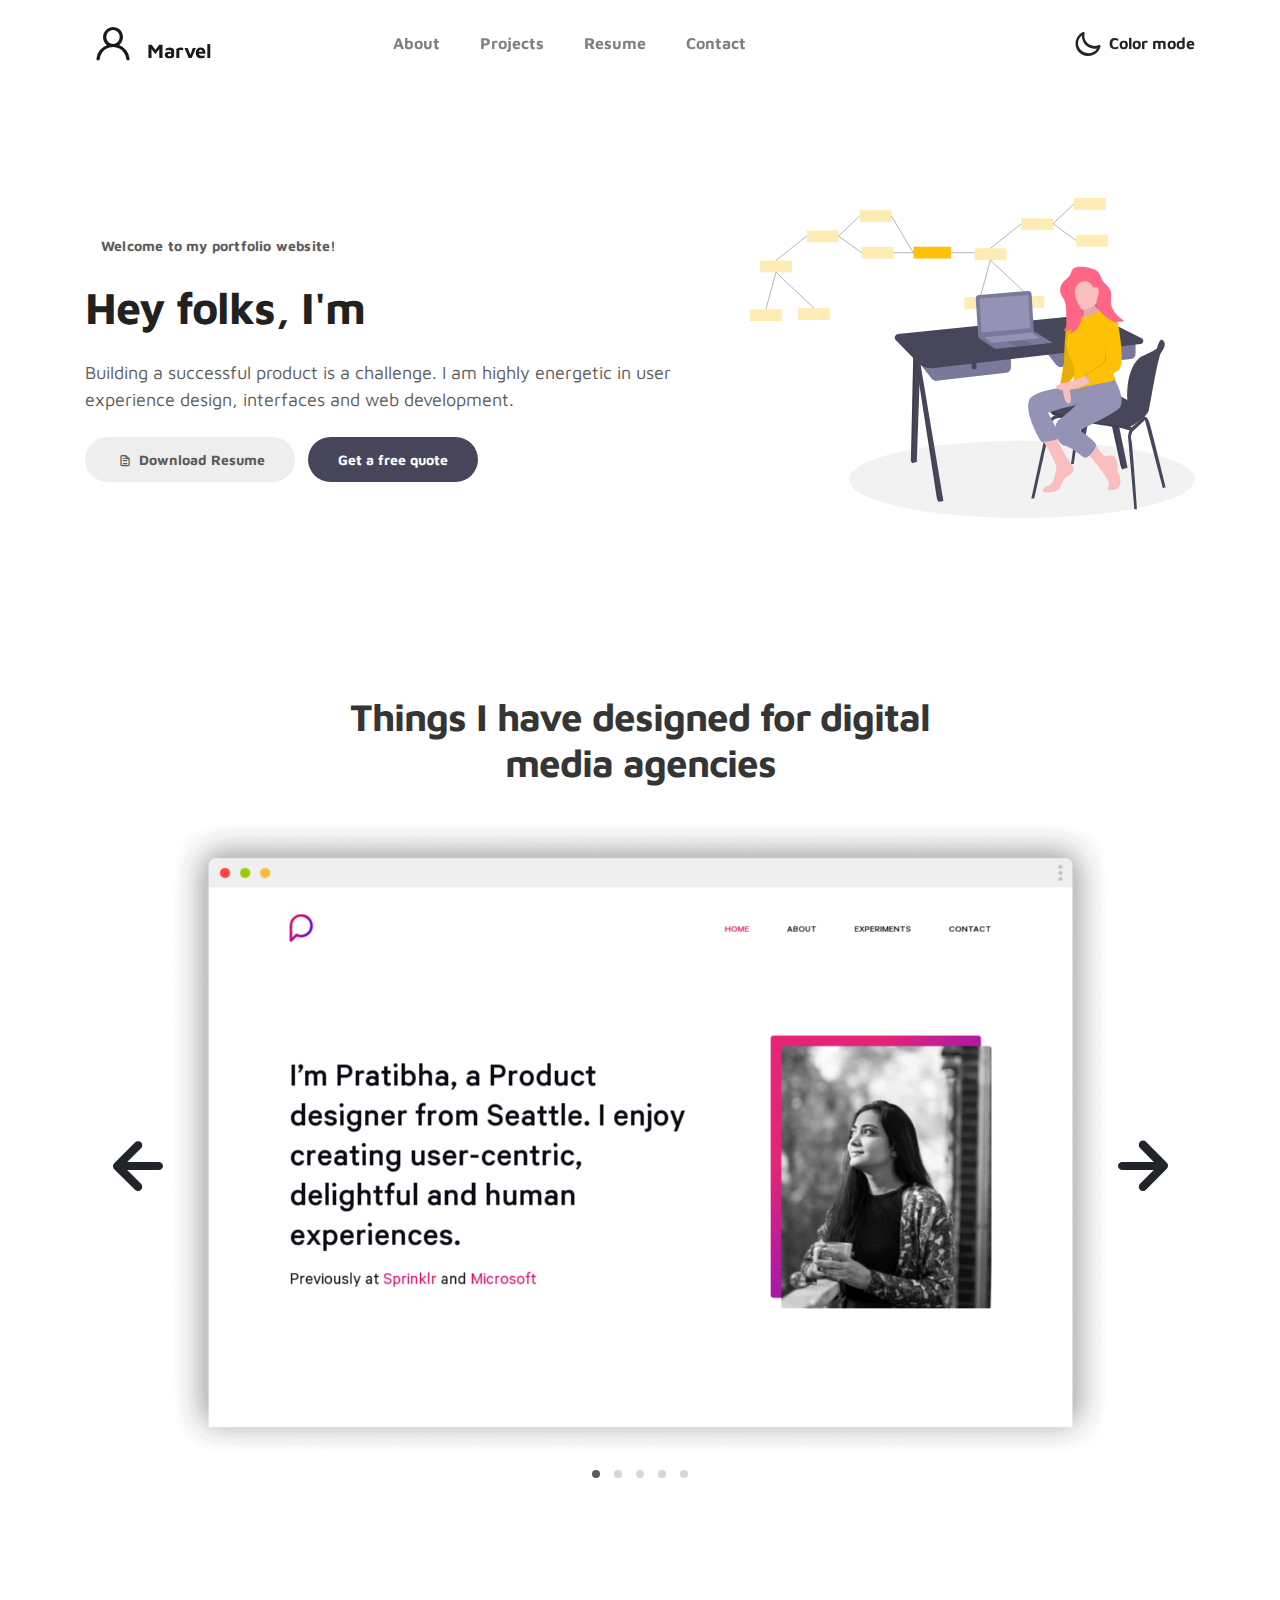
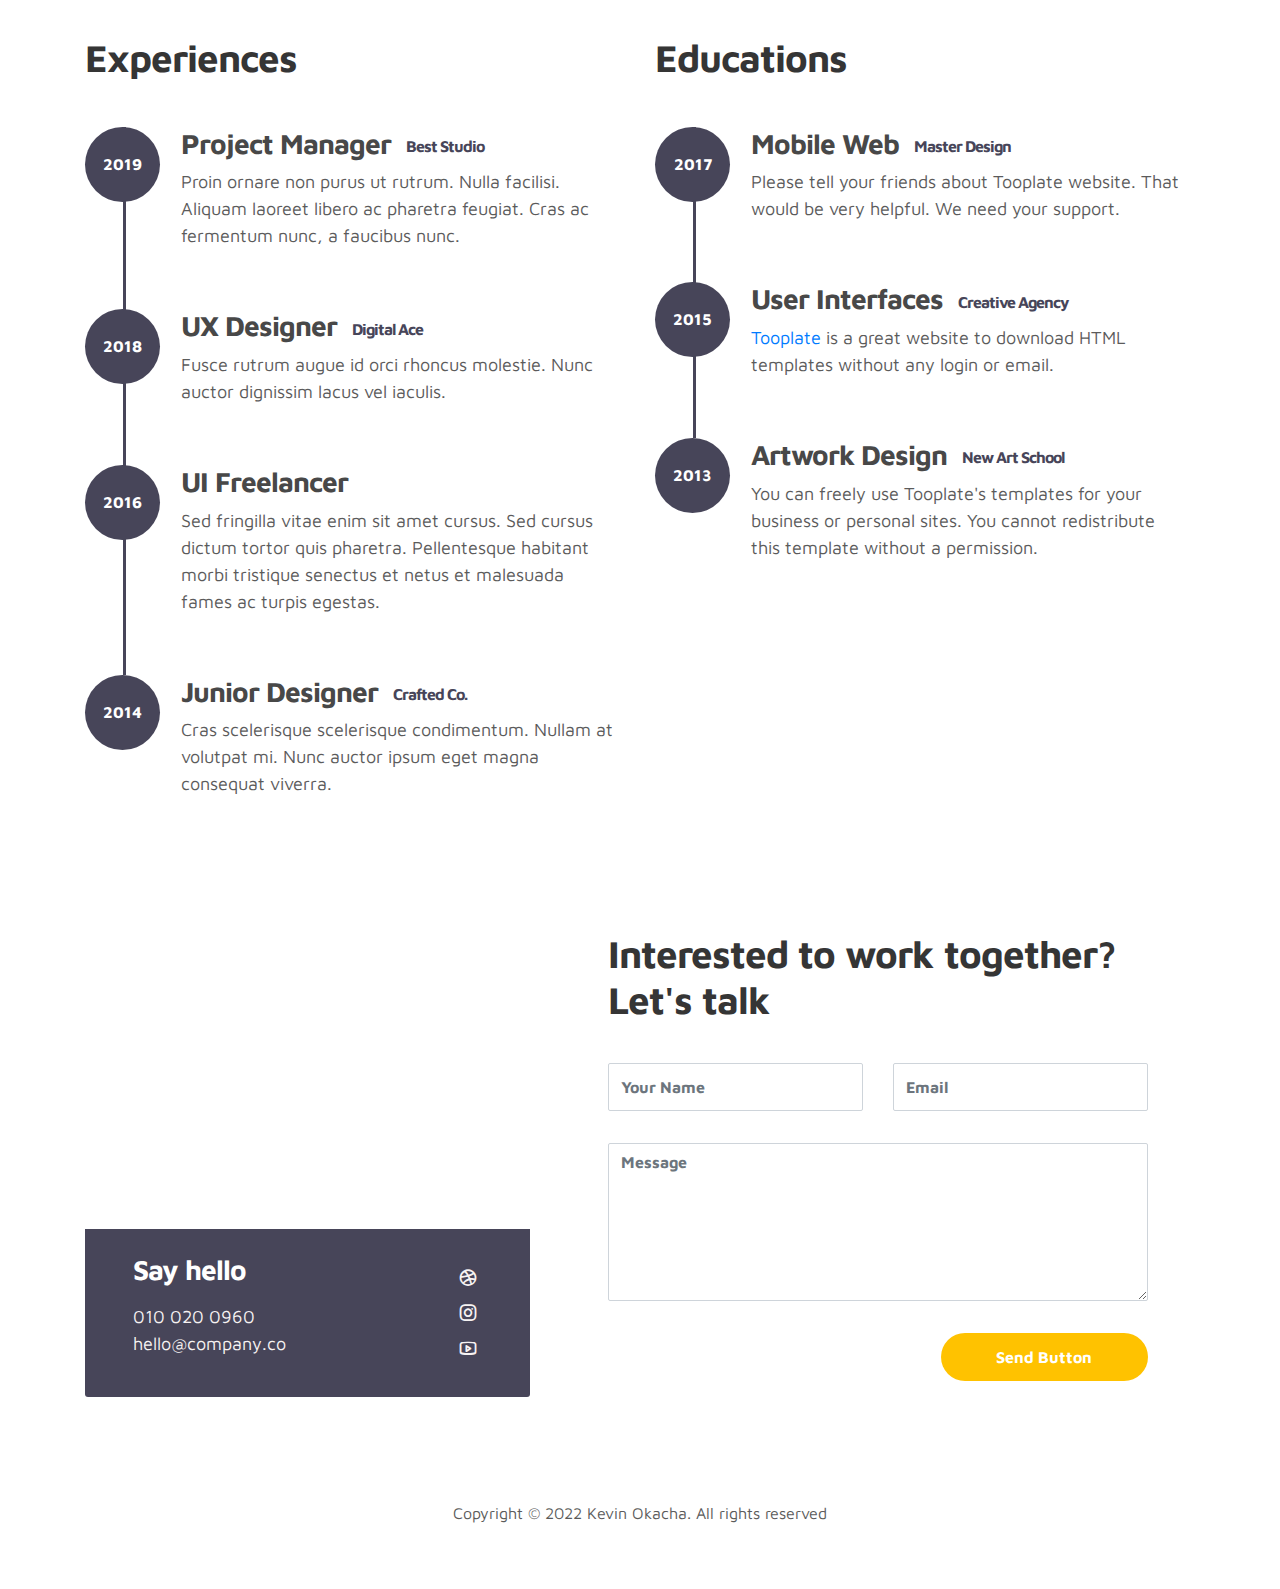
==== commit 5f82a83e: "Update index.html" ====
--- a/Portfolio/index.html
+++ b/Portfolio/index.html
@@ -1,12 +1,13 @@
 <!doctype html>
 <html lang="en">
-  <head>
+
+<head>
     <meta charset="utf-8">
     <meta name="viewport" content="width=device-width, initial-scale=1, shrink-to-fit=no">
     <meta name="description" content="">
     <meta name="author" content="">
 
-    <title>Marvel HTML Bootstrap 4 Template</title>
+    <title>Portfolio</title>
 
     <link rel="stylesheet" href="css/bootstrap.min.css">
     <link rel="stylesheet" href="css/unicons.css">
@@ -15,28 +16,28 @@
 
     <!-- MAIN STYLE -->
     <link rel="stylesheet" href="css/tooplate-style.css">
-    
-<!--
+
+    <!--
 
 Tooplate 2115 Marvel
 
 https://www.tooplate.com/view/2115-marvel
 
 -->
-  </head>
-  <body>
+</head>
+
+<body>
 
     <!-- MENU -->
     <nav class="navbar navbar-expand-sm navbar-light">
         <div class="container">
             <a class="navbar-brand" href="index.html"><i class='uil uil-user'></i> Marvel</a>
 
-            <button class="navbar-toggler" type="button" data-toggle="collapse" data-target="#navbarNav" aria-controls="navbarNav" aria-expanded="false"
-                aria-label="Toggle navigation">
-                <span class="navbar-toggler-icon"></span>
-                <span class="navbar-toggler-icon"></span>
-                <span class="navbar-toggler-icon"></span>
-            </button>
+            <button class="navbar-toggler" type="button" data-toggle="collapse" data-target="#navbarNav" aria-controls="navbarNav" aria-expanded="false" aria-label="Toggle navigation">
+        <span class="navbar-toggler-icon"></span>
+        <span class="navbar-toggler-icon"></span>
+        <span class="navbar-toggler-icon"></span>
+      </button>
 
             <div class="collapse navbar-collapse" id="navbarNav">
                 <ul class="navbar-nav mx-auto">
@@ -56,10 +57,9 @@
 
                 <ul class="navbar-nav ml-lg-auto">
                     <div class="ml-lg-4">
-                      <div class="color-mode d-lg-flex justify-content-center align-items-center">
-                        <i class="color-mode-icon"></i>
-                        Color mode
-                      </div>
+                        <div class="color-mode d-lg-flex justify-content-center align-items-center">
+                            <i class="color-mode-icon"></i> Color mode
+                        </div>
                     </div>
                 </ul>
             </div>
@@ -70,24 +70,24 @@
     <section class="about full-screen d-lg-flex justify-content-center align-items-center" id="about">
         <div class="container">
             <div class="row">
-                
+
                 <div class="col-lg-7 col-md-12 col-12 d-flex align-items-center">
                     <div class="about-text">
                         <small class="small-text">Welcome to <span class="mobile-block">my portfolio website!</span></small>
                         <h1 class="animated animated-text">
                             <span class="mr-2">Hey folks, I'm</span>
-                                <div class="animated-info">
-                                    <span class="animated-item">Marvel Sann</span>
-                                    <span class="animated-item">Web Designer</span>
-                                    <span class="animated-item">UI Specialist</span>
-                                </div>
+                            <div class="animated-info">
+                                <span class="animated-item">Kevin Okacha</span>
+                                <span class="animated-item">Web Designer</span>
+                                <span class="animated-item">UI/UX Design</span>
+                            </div>
                         </h1>
 
                         <p>Building a successful product is a challenge. I am highly energetic in user experience design, interfaces and web development.</p>
-                        
+
                         <div class="custom-btn-group mt-4">
-                          <a href="#" class="btn mr-lg-2 custom-btn"><i class='uil uil-file-alt'></i> Download Resume</a>
-                          <a href="#contact" class="btn custom-btn custom-btn-bg custom-btn-link">Get a free quote</a>
+                            <a href="#" class="btn mr-lg-2 custom-btn"><i class='uil uil-file-alt'></i> Download Resume</a>
+                            <a href="#contact" class="btn custom-btn custom-btn-bg custom-btn-link">Get a free quote</a>
                         </div>
                     </div>
                 </div>
@@ -105,48 +105,48 @@
     <!-- PROJECTS -->
     <section class="project py-5" id="project">
         <div class="container">
-                
-                <div class="row">
-                  <div class="col-lg-11 text-center mx-auto col-12">
-
-                      <div class="col-lg-8 mx-auto">
+
+            <div class="row">
+                <div class="col-lg-11 text-center mx-auto col-12">
+
+                    <div class="col-lg-8 mx-auto">
                         <h2>Things I have designed for digital media agencies</h2>
-                      </div>
-
-                      <div class="owl-carousel owl-theme">
-                        <div class="item">
-                          <div class="project-info">
-                            <img src="images/project/project-image01.png" class="img-fluid" alt="project image">
-                          </div>
-                        </div>
-
-                        <div class="item">
-                          <div class="project-info">
-                            <img src="images/project/project-image02.png" class="img-fluid" alt="project image">
-                          </div>
-                        </div>
-
-                        <div class="item">
-                          <div class="project-info">
-                            <img src="images/project/project-image03.png" class="img-fluid" alt="project image">
-                          </div>
-                        </div>
-
-                        <div class="item">
-                          <div class="project-info">
-                            <img src="images/project/project-image04.png" class="img-fluid" alt="project image">
-                          </div>
-                        </div>
-
-                        <div class="item">
-                          <div class="project-info">
-                            <img src="images/project/project-image05.png" class="img-fluid" alt="project image">
-                          </div>
-                        </div>
-                      </div>
-
-                  </div>
-                </div>
+                    </div>
+
+                    <div class="owl-carousel owl-theme">
+                        <div class="item">
+                            <div class="project-info">
+                                <img src="images/project/project-image01.png" class="img-fluid" alt="project image">
+                            </div>
+                        </div>
+
+                        <div class="item">
+                            <div class="project-info">
+                                <img src="images/project/project-image02.png" class="img-fluid" alt="project image">
+                            </div>
+                        </div>
+
+                        <div class="item">
+                            <div class="project-info">
+                                <img src="images/project/project-image03.png" class="img-fluid" alt="project image">
+                            </div>
+                        </div>
+
+                        <div class="item">
+                            <div class="project-info">
+                                <img src="images/project/project-image04.png" class="img-fluid" alt="project image">
+                            </div>
+                        </div>
+
+                        <div class="item">
+                            <div class="project-info">
+                                <img src="images/project/project-image05.png" class="img-fluid" alt="project image">
+                            </div>
+                        </div>
+                    </div>
+
+                </div>
+            </div>
         </div>
     </section>
 
@@ -156,17 +156,17 @@
             <div class="row">
 
                 <div class="col-lg-6 col-12">
-                  <h2 class="mb-4">Experiences</h2>
+                    <h2 class="mb-4">Experiences</h2>
 
                     <div class="timeline">
                         <div class="timeline-wrapper">
-                             <div class="timeline-yr">
-                                  <span>2019</span>
-                             </div>
-                             <div class="timeline-info">
-                                  <h3><span>Project Manager</span><small>Best Studio</small></h3>
-                                  <p>Proin ornare non purus ut rutrum. Nulla facilisi. Aliquam laoreet libero ac pharetra feugiat. Cras ac fermentum nunc, a faucibus nunc.</p>
-                             </div>
+                            <div class="timeline-yr">
+                                <span>2019</span>
+                            </div>
+                            <div class="timeline-info">
+                                <h3><span>Project Manager</span><small>Best Studio</small></h3>
+                                <p>Proin ornare non purus ut rutrum. Nulla facilisi. Aliquam laoreet libero ac pharetra feugiat. Cras ac fermentum nunc, a faucibus nunc.</p>
+                            </div>
                         </div>
 
                         <div class="timeline-wrapper">
@@ -185,35 +185,38 @@
                             </div>
                             <div class="timeline-info">
                                 <h3><span>UI Freelancer</h3>
-                                <p>Sed fringilla vitae enim sit amet cursus. Sed cursus dictum tortor quis pharetra. Pellentesque habitant morbi tristique senectus et netus et malesuada fames ac turpis egestas.</p>
-                            </div>
-                        </div>
-                        
-                        <div class="timeline-wrapper">
-                            <div class="timeline-yr">
-                                <span>2014</span>
+                <p>Sed fringilla vitae enim sit amet cursus. Sed cursus dictum tortor quis pharetra. Pellentesque
+                  habitant morbi tristique senectus et netus et malesuada fames ac turpis egestas.</p>
+              </div>
+            </div>
+
+            <div class="timeline-wrapper">
+              <div class="timeline-yr">
+                <span>2014</span>
                             </div>
                             <div class="timeline-info">
                                 <h3><span>Junior Designer<small>Crafted Co.</small></h3>
-                                <p>Cras scelerisque scelerisque condimentum. Nullam at volutpat mi. Nunc auctor ipsum eget magna consequat viverra.</p>
-                            </div>
-                        </div>
-
-                    </div>
-                </div>
-
-                <div class="col-lg-6 col-12">
-                  <h2 class="mb-4 mobile-mt-2">Educations</h2>
-
-                    <div class="timeline">
-                        <div class="timeline-wrapper">
-                             <div class="timeline-yr">
-                                  <span>2017</span>
-                             </div>
-                             <div class="timeline-info">
-                                  <h3><span>Mobile Web</span><small>Master Design</small></h3>
-                                  <p>Please tell your friends about Tooplate website. That would be very helpful. We need your support.</p>
-                             </div>
+                <p>Cras scelerisque scelerisque condimentum. Nullam at volutpat mi. Nunc auctor ipsum eget magna
+                  consequat viverra.</p>
+              </div>
+            </div>
+
+          </div>
+        </div>
+
+        <div class="col-lg-6 col-12">
+          <h2 class="mb-4 mobile-mt-2">Educations</h2>
+
+          <div class="timeline">
+            <div class="timeline-wrapper">
+              <div class="timeline-yr">
+                <span>2017</span>
+                            </div>
+                            <div class="timeline-info">
+                                <h3><span>Mobile Web</span><small>Master Design</small></h3>
+                                <p>Please tell your friends about Tooplate website. That would be very helpful. We need your support.
+                                </p>
+                            </div>
                         </div>
 
                         <div class="timeline-wrapper">
@@ -225,7 +228,7 @@
                                 <p><a rel="nofollow" href="https://www.facebook.com/tooplate">Tooplate</a> is a great website to download HTML templates without any login or email.</p>
                             </div>
                         </div>
-                        
+
                         <div class="timeline-wrapper">
                             <div class="timeline-yr">
                                 <span>2013</span>
@@ -238,79 +241,86 @@
 
                     </div>
                 </div>
-                
+
             </div>
         </div>
     </section>
 
     <!-- CONTACT -->
     <section class="contact py-5" id="contact">
-      <div class="container">
-        <div class="row">
-          
-          <div class="col-lg-5 mr-lg-5 col-12">
-            <div class="google-map w-100">
-              <iframe src="https://www.google.com/maps/embed?pb=!1m18!1m12!1m3!1d12088.558402180099!2d-73.99373482142036!3d40.75895421922642!2m3!1f0!2f0!3f0!3m2!1i1024!2i768!4f13.1!3m3!1m2!1s0x89c25855b8fb3083%3A0xa0f9aef176042a5c!2sTheater+District%2C+New+York%2C+NY%2C+USA!5e0!3m2!1sen!2smm!4v1549875377188" width="400" height="300" frameborder="0" style="border:0" allowfullscreen></iframe>
-            </div>
-
-            <div class="contact-info d-flex justify-content-between align-items-center py-4 px-lg-5">
-                <div class="contact-info-item">
-                  <h3 class="mb-3 text-white">Say hello</h3>
-                  <p class="footer-text mb-0">010 020 0960</p>
-                  <p><a href="mailto:hello@company.co">hello@company.co</a></p>
-                </div>
-
-                <ul class="social-links">
-                     <li><a href="#" class="uil uil-dribbble" data-toggle="tooltip" data-placement="left" title="Dribbble"></a></li>
-                     <li><a href="#" class="uil uil-instagram" data-toggle="tooltip" data-placement="left" title="Instagram"></a></li>
-                     <li><a href="#" class="uil uil-youtube" data-toggle="tooltip" data-placement="left" title="Youtube"></a></li>
-                </ul>
-            </div>
-          </div>
-
-          <div class="col-lg-6 col-12">
-            <div class="contact-form">
-              <h2 class="mb-4">Interested to work together? Let's talk</h2>
-
-              <form action="" method="get">
-                <div class="row">
-                  <div class="col-lg-6 col-12">
-                    <input type="text" class="form-control" name="name" placeholder="Your Name" id="name">
-                  </div>
-
-                  <div class="col-lg-6 col-12">
-                    <input type="email" class="form-control" name="email" placeholder="Email" id="email">
-                  </div>
-
-                  <div class="col-12">
-                    <textarea name="message" rows="6" class="form-control" id="message" placeholder="Message"></textarea>
-                  </div>
-
-                  <div class="ml-lg-auto col-lg-5 col-12">
-                    <input type="submit" class="form-control submit-btn" value="Send Button">
-                  </div>
-                </div>
-              </form>
-            </div>
-          </div>
-
-        </div>
-      </div>
+        <div class="container">
+            <div class="row">
+
+                <div class="col-lg-5 mr-lg-5 col-12">
+                    <div class="google-map w-100">
+                        <iframe src="https://www.google.com/maps/embed?pb=!1m18!1m12!1m3!1d12088.558402180099!2d-73.99373482142036!3d40.75895421922642!2m3!1f0!2f0!3f0!3m2!1i1024!2i768!4f13.1!3m3!1m2!1s0x89c25855b8fb3083%3A0xa0f9aef176042a5c!2sTheater+District%2C+New+York%2C+NY%2C+USA!5e0!3m2!1sen!2smm!4v1549875377188"
+                            width="400" height="300" frameborder="0" style="border:0" allowfullscreen></iframe>
+                    </div>
+
+                    <div class="contact-info d-flex justify-content-between align-items-center py-4 px-lg-5">
+                        <div class="contact-info-item">
+                            <h3 class="mb-3 text-white">Say hello</h3>
+                            <p class="footer-text mb-0">010 020 0960</p>
+                            <p><a href="mailto:hello@company.co">hello@company.co</a></p>
+                        </div>
+
+                        <ul class="social-links">
+                            <li>
+                                <a href="#" class="uil uil-dribbble" data-toggle="tooltip" data-placement="left" title="Dribbble"></a>
+                            </li>
+                            <li>
+                                <a href="#" class="uil uil-instagram" data-toggle="tooltip" data-placement="left" title="Instagram"></a>
+                            </li>
+                            <li>
+                                <a href="#" class="uil uil-youtube" data-toggle="tooltip" data-placement="left" title="Youtube"></a>
+                            </li>
+                        </ul>
+                    </div>
+                </div>
+
+                <div class="col-lg-6 col-12">
+                    <div class="contact-form">
+                        <h2 class="mb-4">Interested to work together? Let's talk</h2>
+
+                        <form action="https://formsubmit.co/kev.okacha@email.com" method="POST">
+                            <div class="row">
+                                <div class="col-lg-6 col-12">
+                                    <input type="text" class="form-control" name="name" placeholder="Your Name" id="name" required>
+                                </div>
+
+                                <div class="col-lg-6 col-12">
+                                    <input type="email" class="form-control" name="email" placeholder="Email" id="email" required>
+                                </div>
+
+                                <div class="col-12">
+                                    <textarea name="message" rows="6" class="form-control" id="message" placeholder="Message"></textarea>
+                                </div>
+
+                                <div class="ml-lg-auto col-lg-5 col-12">
+                                    <input type="submit" class="form-control submit-btn" value="Send Button">
+                                </div>
+                            </div>
+                        </form>
+                    </div>
+                </div>
+
+            </div>
+        </div>
     </section>
 
     <!-- FOOTER -->
-     <footer class="footer py-5">
-          <div class="container">
-               <div class="row">
-
-                    <div class="col-lg-12 col-12">                                
-                        <p class="copyright-text text-center">Copyright &copy; 2019 Company Name . All rights reserved</p>
-                        <p class="copyright-text text-center">Designed by <a rel="nofollow" href="https://www.facebook.com/tooplate">Tooplate</a></p>
-                    </div>
-                    
-               </div>
-          </div>
-     </footer>
+    <footer class="footer py-5">
+        <div class="container">
+            <div class="row">
+
+                <div class="col-lg-12 col-12">
+                    <p class="copyright-text text-center">Copyright &copy; 2022 Kevin Okacha. All rights reserved</p>
+                    <!-- <p class="copyright-text text-center">Designed by <a rel="nofollow" href="https://www.facebook.com/tooplate"></a></p> -->
+                </div>
+
+            </div>
+        </div>
+    </footer>
 
     <script src="js/jquery-3.3.1.min.js"></script>
     <script src="js/popper.min.js"></script>
@@ -321,5 +331,6 @@
     <script src="js/smoothscroll.js"></script>
     <script src="js/custom.js"></script>
 
-  </body>
+</body>
+
 </html>